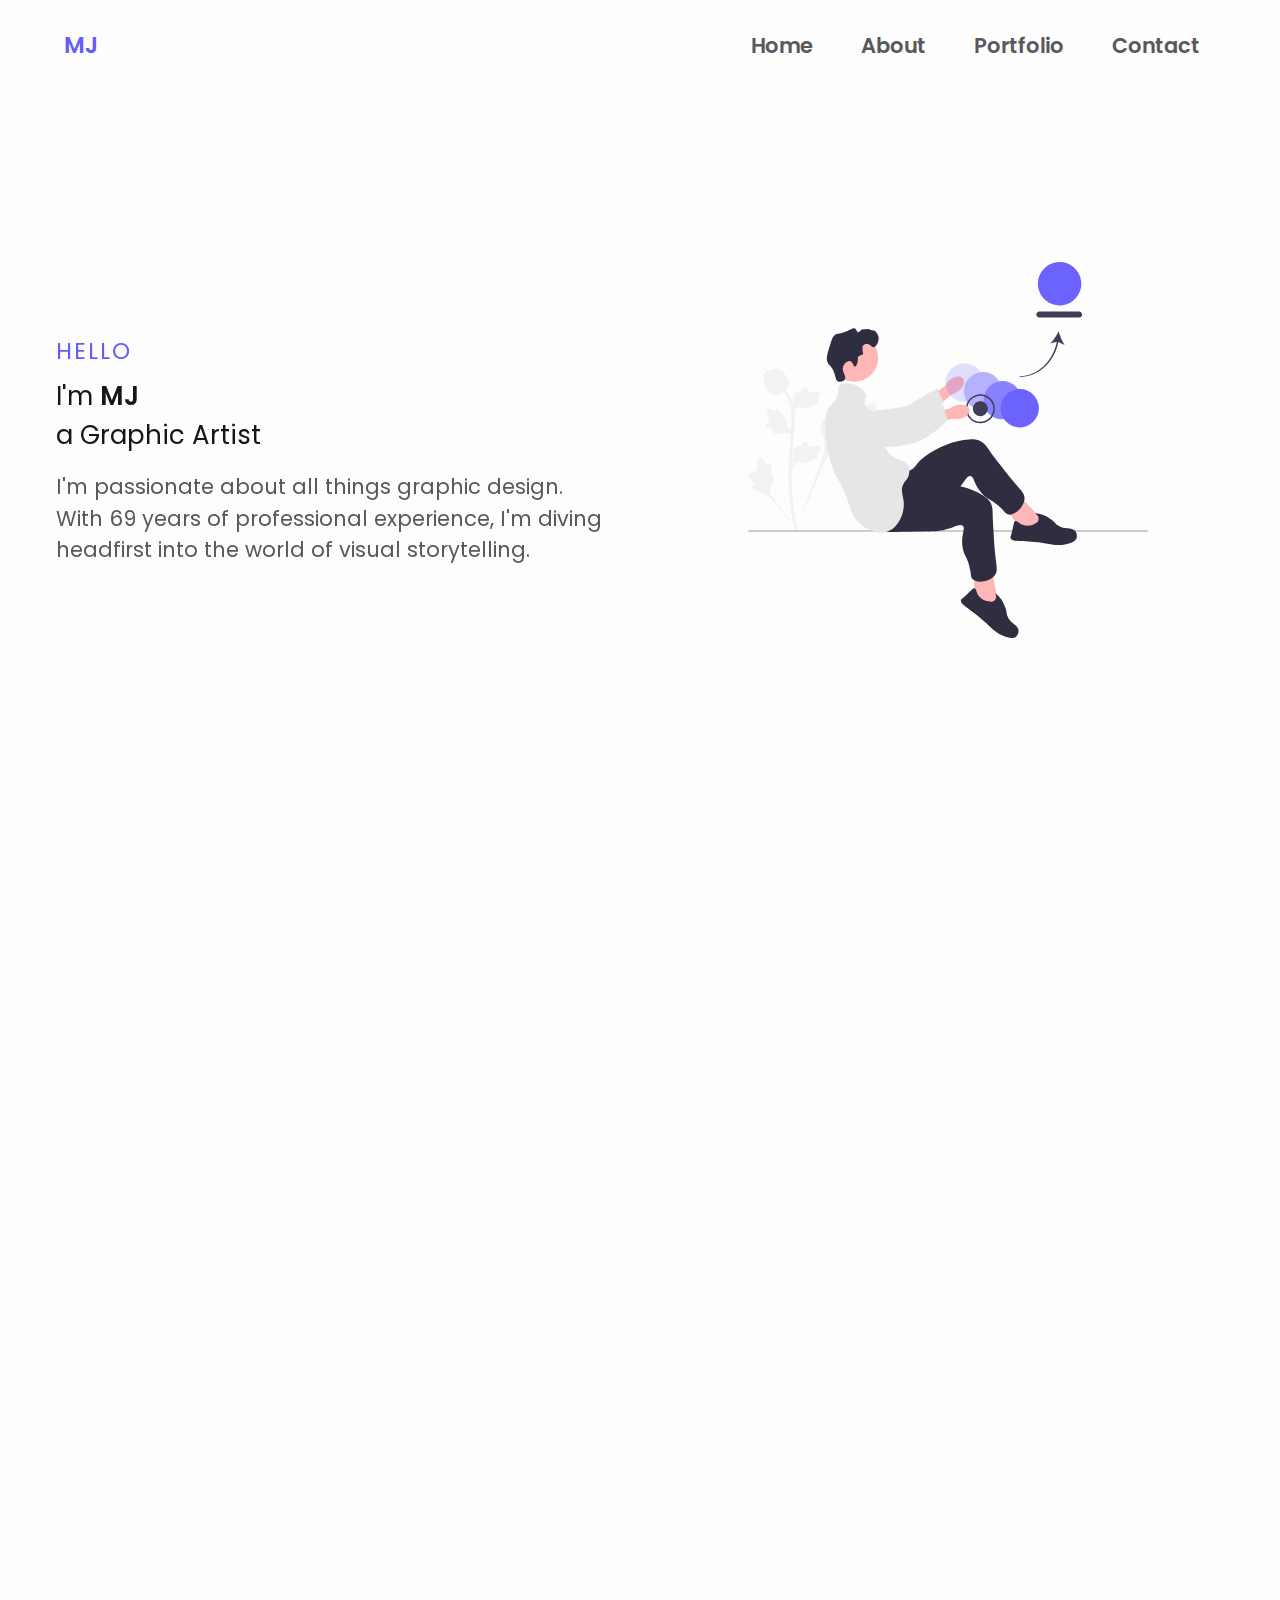
==== index.html @ a6921805 "s" ====
<!DOCTYPE html>
<html lang="en">
  <head>
    <meta charset="UTF-8" />
    <meta name="apple-mobile-web-app-capable" content="yes" />
    <meta http-equiv="X-UA-Compatible" content="IE=edge" />
    <meta name="viewport" content="width=device-width, initial-scale=1.0" />
    <link rel="stylesheet" href="css/style.css" />
    <link rel="icon" type="image/png" href="assets/favicon.png" />
    <script src="js/scrollreveal.js"></script>
    <title>MJ | Portfolio</title>
  </head>
  <body class="body" onresize="checkScroll()">
    <div class="container">
      <!-- NAVIGATION BAR -->

      <nav>
        <div class="nav__content">
          <div class="logo"><a href="#">MJ</a></div>
          <svg
            class="ham hamRotate ham4"
            viewBox="0 0 100 100"
            width="40"
            id="menu"
            onclick="menu()"
          >
            <path
              class="line top"
              d="m 70,33 h -40 c 0,0 -8.5,-0.149796 -8.5,8.5 0,8.649796 8.5,8.5 8.5,8.5 h 20 v -20"
            />
            <path class="line middle" d="m 70,50 h -40" />
            <path
              class="line bottom"
              d="m 30,67 h 40 c 0,0 8.5,0.149796 8.5,-8.5 0,-8.649796 -8.5,-8.5 -8.5,-8.5 h -20 v 20"
            />
          </svg>
          <ul>
            <li><a href="#home" onclick="menu()">Home</a></li>
            <li><a href="#about" onclick="menu()">About</a></li>
            <li><a href="#portfolio" onclick="menu()">Portfolio</a></li>
            <li><a href="#contact" onclick="menu()">Contact</a></li>
          </ul>
        </div>
      </nav>

      <main>
        <!-- HOME -->
        <section class="section" id="home">
          <div class="section__container">
            <div class="content">
              <p class="subtitle sub01">HELLO</p>
              <p class="title">
                I'm <span class="mj">MJ<br /></span>a Graphic Artist
              </p>
              <p class="home-d01 description">
                I'm passionate about all things graphic design. With 69 years of
                professional experience, I'm diving headfirst into the world of
                visual storytelling.
              </p>
            </div>
            <div class="image img01">
              <img src="assets/chill.svg" class="" alt="profile" />
            </div>
          </div>
        </section>

        <hr class="seperator" />

        <!-- ABOUT -->

        <section class="section" id="about">
          <div class="section__container">
            <div class="image img02">
              <img src="assets/layout.svg" alt="Design Process" />
            </div>

            <div class="content">
              <h1 class="subtitle t-center sub02">ABOUT</h1>
              <p class="s01-p01 description">
                For me, graphic design is more than just a job—it's a creative
                playground where I get to bring ideas to life with color,
                composition, and imagination. From sleek logos to dynamic
                digital posters, I thrive on the challenge of turning concepts
                into captivating visuals that leave a lasting impact.
              </p>
              <br />
              <p class="s01-p02 description">
                What sets me apart is my dedication to staying on the cutting
                edge of design trends and technologies. I love exploring new
                tools and techniques to create innovative and impactful work for
                my clients.
              </p>
              <br />
              <p class="s01-p03 description">
                But my journey is far from over. I'm constantly seeking new
                opportunities to grow and learn, pushing the boundaries of my
                craft with each new challenge. With every design, I aim to
                inspire, captivate, and make a difference in the world, one
                pixel at a time.
              </p>
            </div>
          </div>
        </section>

        <hr class="seperator" />

        <!-- PORTFOLIO -->

        <!-- <section class="section" id="portfolio">
          <div class="section__container__portfolio">
            <div class="content">
              <h1 class="subtitle t-center sub03">PORTFOLIO</h1>
              <div class="portfolio-projects">
                <div class="project project01">
                  <img src="assets/proj.svg" alt="Project1" class="proj" />
                </div>

                <div class="project project02">
                  <img src="assets/proj.svg" alt="Project1" class="proj" />
                </div>
              </div>
            </div>
          </div>
        </section>

        <hr class="seperator" /> -->

        <!-- CONTACT -->

        <section class="section" id="contact">
          <div class="section__container">
            <div class="image img03">
              <img src="assets/contact01.svg" alt="Contact" />
            </div>

            <div class="content">
              <h1 class="subtitle t-center sub03">CONTACT</h1>
              <form
                action="https://formspree.io/f/xeqybqzy"
                method="POST"
                autocomplete="off"
                class="contact-form"
              >
                <input
                  type="text"
                  name="name"
                  placeholder="Your Name"
                  class="contact-inputs input01"
                  required
                />

                <input
                  type="email"
                  name="email"
                  placeholder="Your Email"
                  class="contact-inputs input02"
                  required
                />

                <textarea
                  name="message"
                  placeholder="Your Message"
                  class="contact-inputs input03"
                  required
                ></textarea>

                <div class="btn-container">
                  <button type="submit" class="btn">
                    Send<img
                      src="assets/send.svg"
                      class="send-icon"
                      alt="Send"
                    />
                  </button>
                </div>
              </form>
            </div>
          </div>
        </section>
      </main>
    </div>
    <script src="js/script.js"></script>
  </body>
</html>
---- css/style.css ----
@import url("https://fonts.googleapis.com/css2?family=Mulish:ital,wght@0,200..1000;1,200..1000&display=swap");
@import url("https://fonts.googleapis.com/css2?family=Poppins:wght@400;600;700&display=swap");
@import url("https://fonts.googleapis.com/css2?family=Playfair+Display:ital,wght@0,400..900;1,400..900&display=swap");
@import url("https://fonts.googleapis.com/css2?family=Inter:wght@100..900&display=swap");

:root {
  --primary-color: #665df5;
  --primary-color-light: #665df5e6;
  --primary-color-dark: #544af4;
  --text: #58585d;
  --text-light: #6b7280;
  --text-dark: #161617;
  --extra-light: #f7f7f7;
  --light: #fdfdfd;
  --light-alt: #ffffff;
  --font-Mulish: "Mulish", sans-serif;
  --font-Poppins: "Poppins", sans-serif;
  --font-Inter: "Inter", sans-serif;
  --font-PD: "Playfair Display", serif;
  --fs-600: calc(1.313rem + 0.390625vw);
  --fs-500: calc(1.125rem + 0.390625vw);
  --fs-400: calc(1rem + 0.390625vw);
  --max-width: 1200px;
}

@media (width < 750px) {
  :root {
    --fs-600: 1.313rem;
    --fs-500: 1.125rem;
    --fs-400: 1rem;
  }
}

* {
  padding: 0;
  margin: 0;
  box-sizing: border-box;
  box-sizing: border-box;
}

html {
  scroll-behavior: smooth;
  overflow-x: hidden;
}

body {
  font-family: var(--font-Poppins);
  background-color: var(--light);
  color: var(--text);
  min-width: 320px;
  width: 100%;
  position: relative;
  scroll-behavior: smooth;
  overflow-x: hidden;
}

.no-scroll {
  touch-action: none;
  overflow: hidden;
}

.image {
  display: grid;
  place-items: center;
}

.image img {
  width: min(25rem, 90%);
}

.seperator {
  border: 0;
  height: 1px;
  background-image: linear-gradient(
    to right,
    rgba(0, 0, 0, 0),
    var(--extra-light),
    rgba(0, 0, 0, 0)
  );
}

.landing {
  background-color: var(--primary-color);
  min-height: 100dvh;
  padding: 1rem;
}

a {
  text-decoration: none;
}

.mj {
  font-family: var(--font-Poppins);
}

.t-center {
  text-align: center;
}

.emailadd {
  color: var(--primary-color);
  font-weight: 700;
}

/* NAVIGATION BAR START */

nav {
  background-color: var(--light);
  position: fixed;
  width: 100%;
  top: 0;
  left: 0;
  z-index: 99;
  min-height: 10dvh;
}

.nav__content {
  max-width: var(--max-width);
  margin: auto;
  padding: 1.5rem;
  display: flex;
  align-items: center;
  justify-content: space-between;
  min-height: 10dvh;
}

nav .logo a {
  font-family: var(--font-Poppins);
  font-size: var(--fs-500);
  font-weight: 600;
  color: var(--primary-color);
  cursor: default;
  transition: color 0.5s ease;
}

nav .logo a:hover {
  color: var(--primary-color-light);
}

nav input {
  display: none;
}

ul {
  display: flex;
  align-items: center;
  gap: 1rem;
  list-style: none;
  transition: left 0.5s ease;
}

ul li a {
  font-family: var(--font-Poppins);
  font-size: var(--fs-400);
  font-weight: 600;
  color: var(--text);
  text-decoration: none;
  padding: 0.5rem 1rem;
  transition: color 0.5s ease;
}

ul li a:hover {
  color: var(--primary-color);
}

/* NAVIGATION BAR END */

/* HAMBUGER BUTTON START */

.ham {
  cursor: pointer;
  -webkit-tap-highlight-color: transparent;
  -moz-user-select: none;
  -webkit-user-select: none;
  -ms-user-select: none;
  transition: transform 400ms;
  user-select: none;
  visibility: hidden;
}

.hamRotate.active {
  transform: rotate(45deg);
}

.line {
  fill: none;
  transition: stroke-dasharray 400ms, stroke-dashoffset 400ms;
  stroke: var(--primary-color);
  stroke-width: 7;
  stroke-linecap: round;
}

.ham4 .top {
  stroke-dasharray: 39.99 121;
}

.ham4 .bottom {
  stroke-dasharray: 39.99 121;
}

.ham4.active .top {
  stroke-dashoffset: -68px;
}

.ham4.active .bottom {
  stroke-dashoffset: -68px;
}

/* HAMBURGER BUTTON END */

/* SECTION & CONTENT START */

.section {
  background-color: var(--light);
}

.section__container {
  min-height: 100dvh;
  max-width: var(--max-width);
  margin: auto;
  padding: 1rem;
  display: grid;
  grid-template-columns: repeat(2, 1fr);
  gap: 4rem;
}

.section__container__portfolio {
  max-width: var(--max-width);
  min-height: 100dvh;
  margin: auto;
  padding: 1rem;
  display: grid;
  grid-template-columns: 1fr;
  gap: 4rem;
}

/* #about .section__container {
  grid-template-columns: repeat(1fr, 1fr);
} */

.content {
  display: flex;
  flex-direction: column;
  justify-content: center;
}

.subtitle {
  font-size: var(--fs-500);
  letter-spacing: 2px;
  color: var(--primary-color);
  margin-bottom: 0.5rem;
}

.title {
  font-size: var(--fs-600);
  color: var(--text-dark);
  margin-bottom: 1rem;
}

.title span {
  font-weight: 600;
}

.description,
p {
  font-size: var(--fs-400);
  line-height: 1.5;
  color: var(--text);
}

/* SECTION & CONTENT END */

/* .portfolio-projects {
  margin: auto;
  display: flex;
  align-items: center;
  flex-direction: column;
  justify-content: center;
  max-width: 90%;
  gap: 3rem;
}

.project {
  width: 100%;
  border: 1px solid var(--text-light);
}

.project img {
  width: 30vh;
} */

/* CONTACT FORM START */

.contact-form {
  min-width: 100%;
  display: flex;
  flex-direction: column;
  align-items: center;
  gap: 1rem;
}

.contact-inputs {
  font-family: var(--font-Poppins);
  font-size: var(--fs-400);
  background-color: var(--extra-light);
  color: var(--text);
  padding: var(--fs-400);
  border: 1px solid var(--text-light);
  border-radius: 3rem;
  outline: none;
  height: 3rem;
  width: 90%;
  transition: border 1s ease;
}

.contact-inputs:focus {
  border: 1px solid var(--primary-color);
}

.contact-inputs::placeholder {
  color: rgba(0, 0, 0, 0.1);
}

.contact-form textarea {
  width: 90%;
  height: 15rem;
  border-radius: 1rem;
  resize: none;
  overflow: hidden;
}

.btn-container {
  min-width: 90%;
  display: flex;
  align-items: center;
  justify-content: start;
}

.contact-form .btn-container .btn {
  font-family: var(--font-Poppins);
  font-size: var(--fs-400);
  font-weight: 400;
  color: var(--light);
  background-color: var(--primary-color);
  display: flex;
  align-items: center;
  justify-content: center;
  width: 8rem;
  height: 3rem;
  border: none;
  border-radius: 3rem;
  cursor: pointer;
  transition: background-color 0.5s ease;
}

.contact-form .btn-container .btn:hover {
  background-color: var(--primary-color-light);
}

.send-icon {
  margin-left: 0.5rem;
  width: 1rem;
}

/* CONTACT FORM END */

/* MEDIA BREAKPOINT 750PX */

@media (width < 750px) {
  .ham {
    visibility: visible;
  }

  ul {
    position: fixed;
    width: 100%;
    min-height: 100dvh;
    left: -100%;
    top: 0;
    background-color: var(--extra-light);
    flex-direction: column;
    justify-content: center;
    gap: 3rem;
    z-index: -1;
  }

  nav,
  .nav__content {
    min-height: 0;
    height: auto;
  }

  nav .ham4.active ~ ul {
    left: 0;
  }

  ul li a {
    font-size: var(--fs-500);
  }

  .section__container {
    padding: 7rem 1rem 7rem 1rem;
    grid-template-columns: repeat(1, 1fr);
    min-height: 0;
  }

  .image img {
    width: min(25rem, 50%);
  }

  .image {
    grid-area: 1/1/2/2;
  }

  .contact-form {
    align-items: center;
  }

  .contact-inputs,
  .contact-form textarea {
    width: 100%;
    padding: 1rem;
  }

  .btn-container {
    width: 100%;
  }

  .contact-form .btn-container .btn {
    padding: var(--fs-400);
    width: 7rem;
  }

  .send-icon {
    width: var(--fs-400);
  }
}
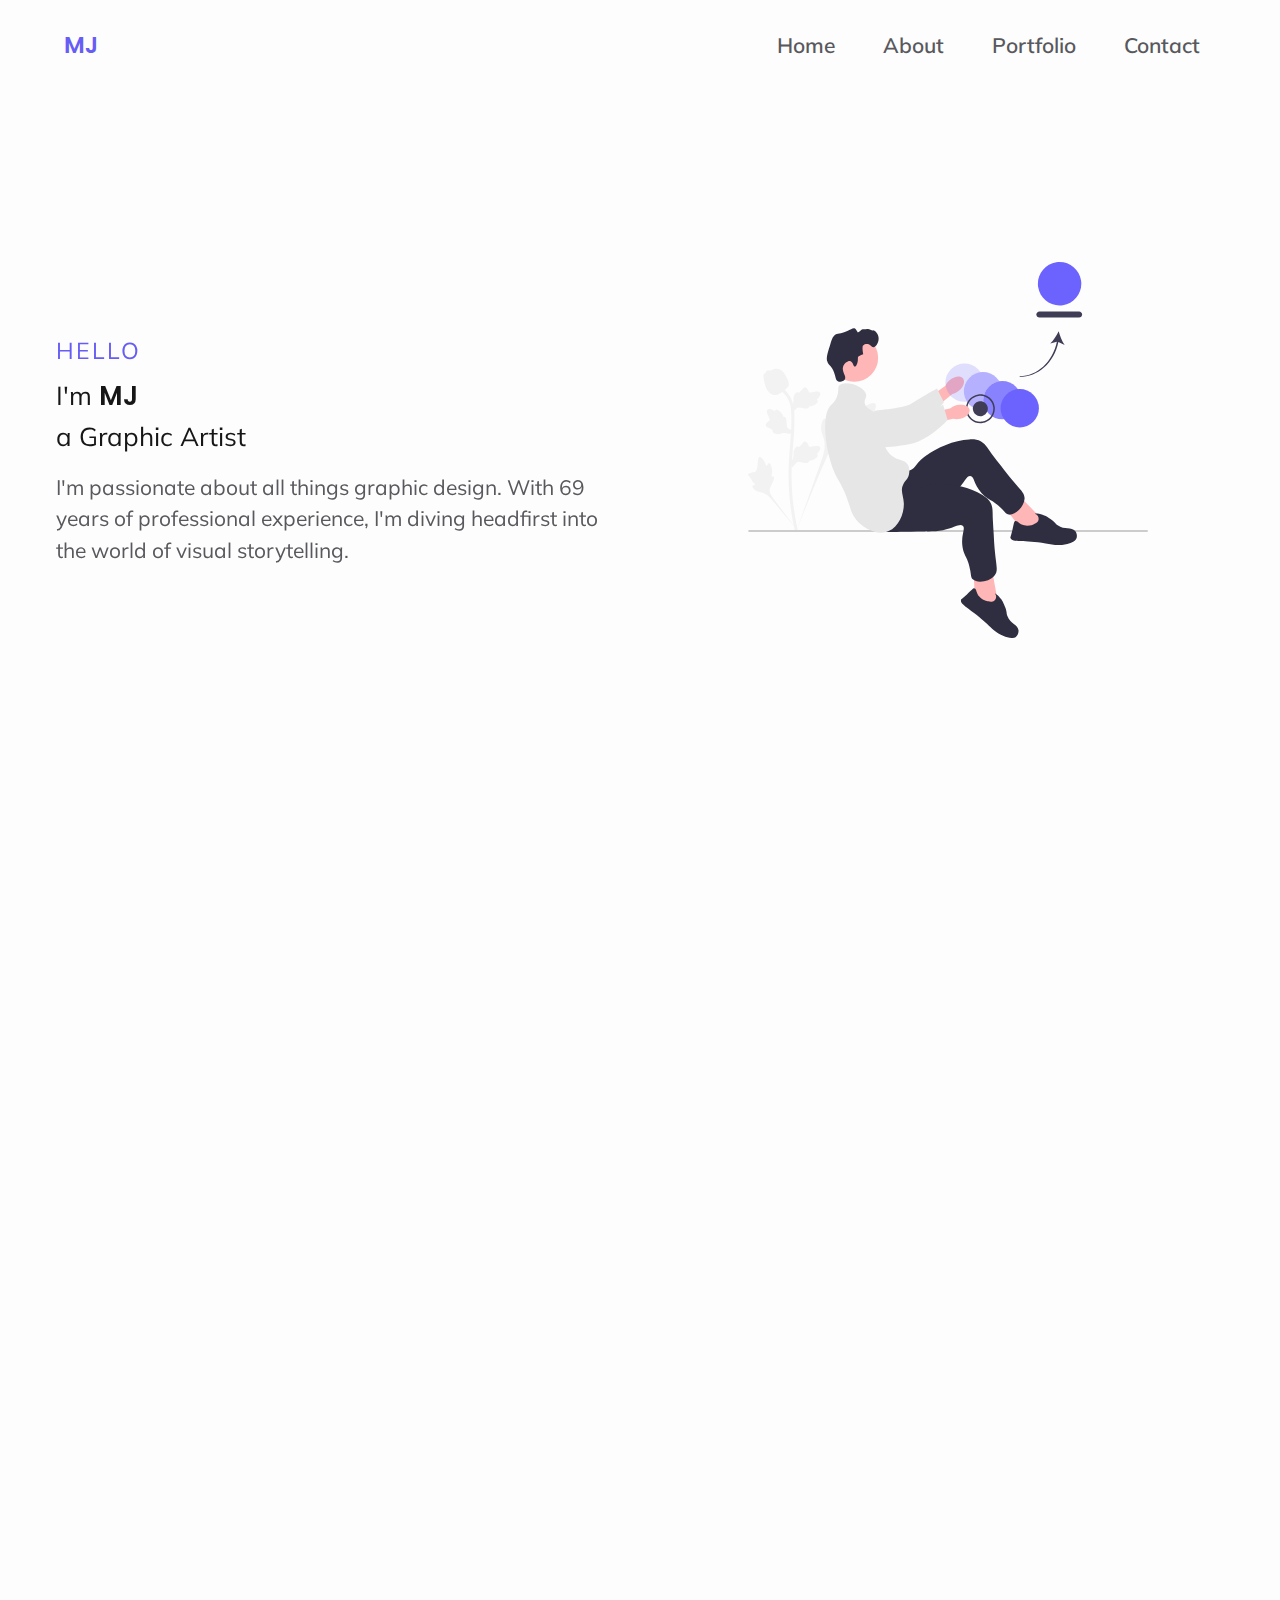
==== commit e41811dc: "Change Font" ====
--- a/index.html
+++ b/index.html
@@ -59,7 +59,7 @@
               </p>
             </div>
             <div class="image img01">
-              <img src="assets/chill.svg" class="" alt="profile" />
+              <img src="assets/home.svg" class="" alt="profile" />
             </div>
           </div>
         </section>
@@ -71,7 +71,7 @@
         <section class="section" id="about">
           <div class="section__container">
             <div class="image img02">
-              <img src="assets/layout.svg" alt="Design Process" />
+              <img src="assets/about.svg" alt="Design Process" />
             </div>
 
             <div class="content">
@@ -130,7 +130,7 @@
         <section class="section" id="contact">
           <div class="section__container">
             <div class="image img03">
-              <img src="assets/contact01.svg" alt="Contact" />
+              <img src="assets/contact.svg" alt="Contact" />
             </div>
 
             <div class="content">
--- a/css/style.css
+++ b/css/style.css
@@ -44,7 +44,7 @@
 }
 
 body {
-  font-family: var(--font-Poppins);
+  font-family: var(--font-Mulish);
   background-color: var(--light);
   color: var(--text);
   min-width: 320px;
@@ -150,7 +150,7 @@
 }
 
 ul li a {
-  font-family: var(--font-Poppins);
+  font-family: var(--font-Mulish);
   font-size: var(--fs-400);
   font-weight: 600;
   color: var(--text);
@@ -300,7 +300,7 @@
 }
 
 .contact-inputs {
-  font-family: var(--font-Poppins);
+  font-family: var(--font-Mulish);
   font-size: var(--fs-400);
   background-color: var(--extra-light);
   color: var(--text);
@@ -337,7 +337,7 @@
 }
 
 .contact-form .btn-container .btn {
-  font-family: var(--font-Poppins);
+  font-family: var(--font-Mulish);
   font-size: var(--fs-400);
   font-weight: 400;
   color: var(--light);
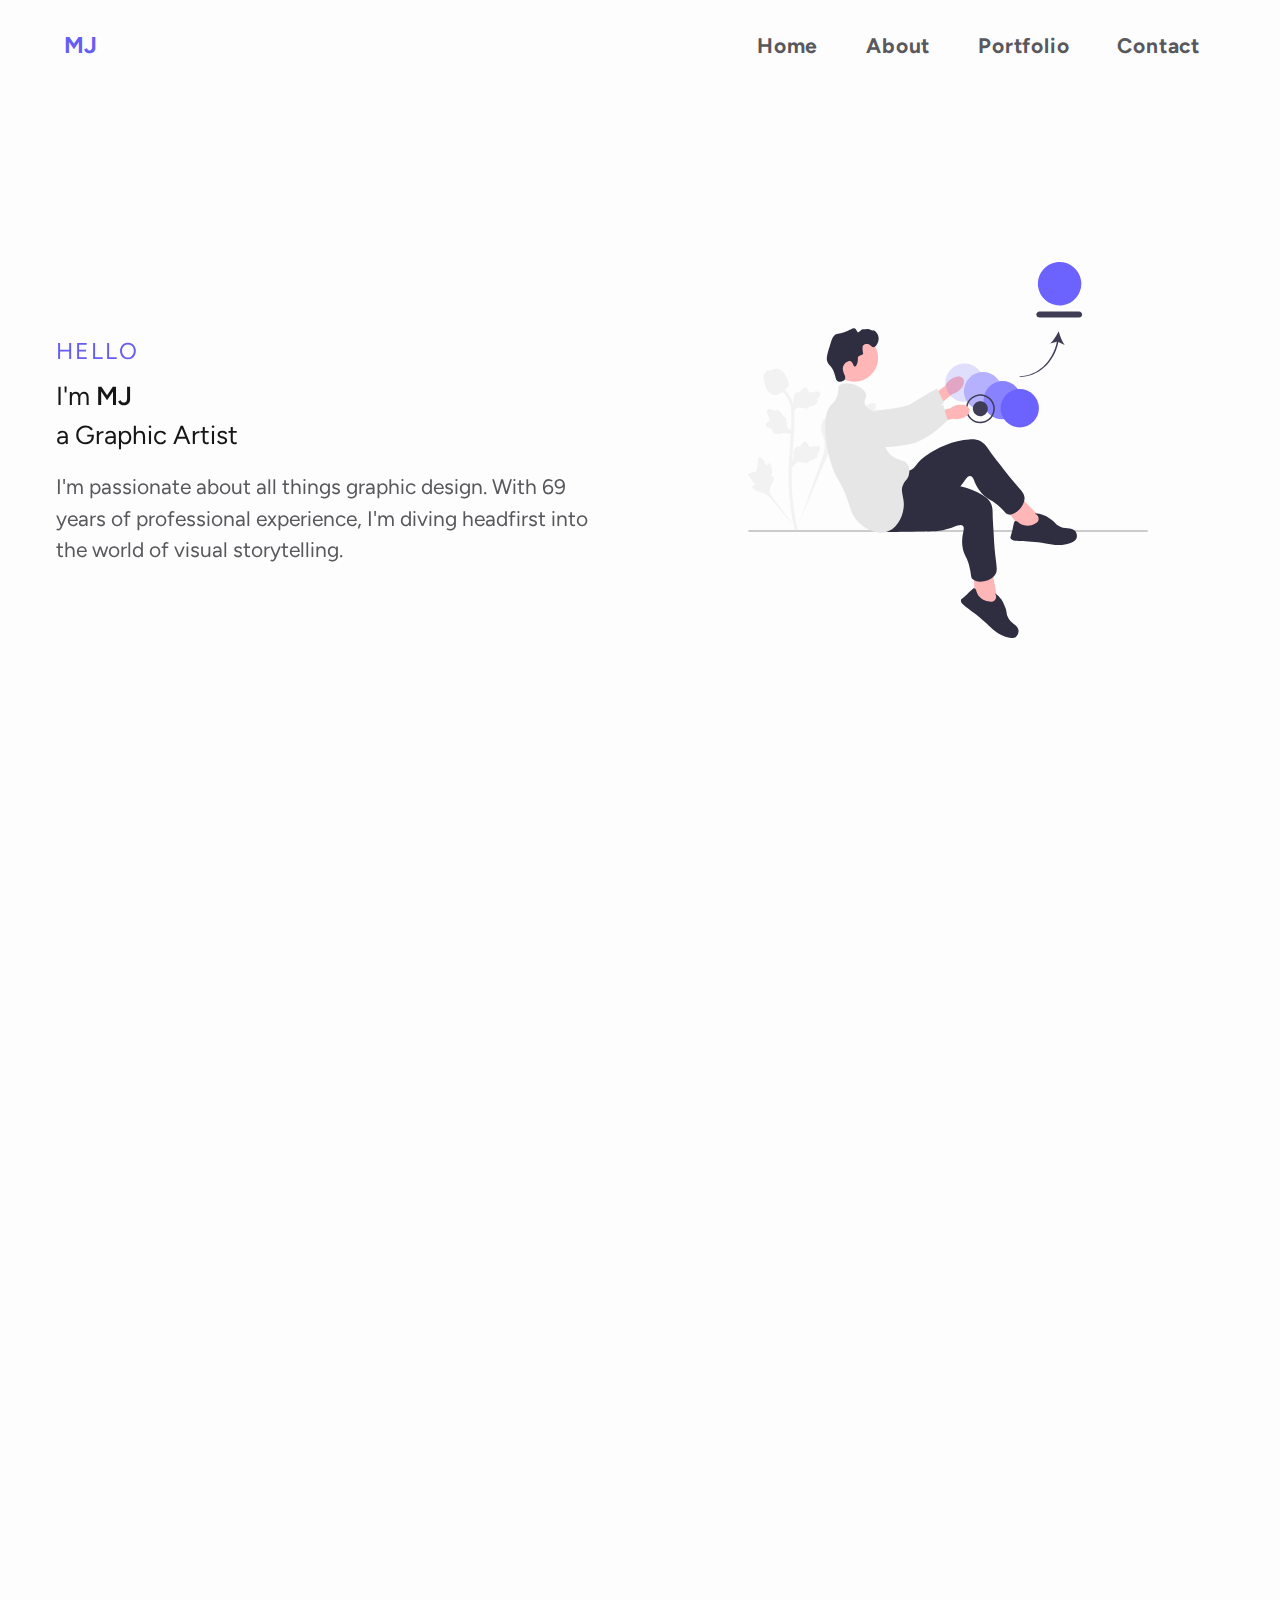
==== commit 824175e6: "te" ====
--- a/index.html
+++ b/index.html
@@ -46,9 +46,9 @@
       <main>
         <!-- HOME -->
         <section class="section" id="home">
-          <div class="section__container">
+          <div class="section__container home-padding">
             <div class="content">
-              <p class="subtitle sub01">HELLO</p>
+              <p class="hello sub01">HELLO</p>
               <p class="title">
                 I'm <span class="mj">MJ<br /></span>a Graphic Artist
               </p>
@@ -59,7 +59,7 @@
               </p>
             </div>
             <div class="image img01">
-              <img src="assets/home.svg" class="" alt="profile" />
+              <img src="assets/svg/home.svg" class="" alt="profile" />
             </div>
           </div>
         </section>
@@ -71,7 +71,7 @@
         <section class="section" id="about">
           <div class="section__container">
             <div class="image img02">
-              <img src="assets/about.svg" alt="Design Process" />
+              <img src="assets/svg/about.svg" alt="Design Process" />
             </div>
 
             <div class="content">
@@ -106,35 +106,24 @@
 
         <!-- PORTFOLIO -->
 
-        <!-- <section class="section" id="portfolio">
-          <div class="section__container__portfolio">
-            <div class="content">
-              <h1 class="subtitle t-center sub03">PORTFOLIO</h1>
-              <div class="portfolio-projects">
-                <div class="project project01">
-                  <img src="assets/proj.svg" alt="Project1" class="proj" />
-                </div>
-
-                <div class="project project02">
-                  <img src="assets/proj.svg" alt="Project1" class="proj" />
-                </div>
-              </div>
-            </div>
+        <section class="section" id="portfolio">
+          <div class="section-portfolio">
+            <h1 class="subtitle sub03">PORTFOLIO</h1>
           </div>
         </section>
 
-        <hr class="seperator" /> -->
+        <hr class="seperator" />
 
         <!-- CONTACT -->
 
         <section class="section" id="contact">
           <div class="section__container">
-            <div class="image img03">
-              <img src="assets/contact.svg" alt="Contact" />
+            <div class="image img04">
+              <img src="assets/svg/contact.svg" alt="Contact" />
             </div>
 
             <div class="content">
-              <h1 class="subtitle t-center sub03">CONTACT</h1>
+              <h1 class="subtitle t-center sub04">CONTACT</h1>
               <form
                 action="https://formspree.io/f/xeqybqzy"
                 method="POST"
@@ -167,7 +156,7 @@
                 <div class="btn-container">
                   <button type="submit" class="btn">
                     Send<img
-                      src="assets/send.svg"
+                      src="assets/svg/send.svg"
                       class="send-icon"
                       alt="Send"
                     />
--- a/css/style.css
+++ b/css/style.css
@@ -1,7 +1,9 @@
+@import url("https://fonts.googleapis.com/css2?family=Figtree:ital,wght@0,300..900;1,300..900&display=swap");
 @import url("https://fonts.googleapis.com/css2?family=Mulish:ital,wght@0,200..1000;1,200..1000&display=swap");
 @import url("https://fonts.googleapis.com/css2?family=Poppins:wght@400;600;700&display=swap");
 @import url("https://fonts.googleapis.com/css2?family=Playfair+Display:ital,wght@0,400..900;1,400..900&display=swap");
 @import url("https://fonts.googleapis.com/css2?family=Inter:wght@100..900&display=swap");
+@import url("https://fonts.googleapis.com/css2?family=Plus+Jakarta+Sans:ital,wght@0,200..800;1,200..800&display=swap");
 
 :root {
   --primary-color: #665df5;
@@ -13,10 +15,12 @@
   --extra-light: #f7f7f7;
   --light: #fdfdfd;
   --light-alt: #ffffff;
+  --font: "Figtree", sans-serif;
   --font-Mulish: "Mulish", sans-serif;
   --font-Poppins: "Poppins", sans-serif;
   --font-Inter: "Inter", sans-serif;
   --font-PD: "Playfair Display", serif;
+  --font-Jakarta: "Plus Jakarta Sans", sans-serif;
   --fs-600: calc(1.313rem + 0.390625vw);
   --fs-500: calc(1.125rem + 0.390625vw);
   --fs-400: calc(1rem + 0.390625vw);
@@ -44,7 +48,7 @@
 }
 
 body {
-  font-family: var(--font-Mulish);
+  font-family: var(--font);
   background-color: var(--light);
   color: var(--text);
   min-width: 320px;
@@ -90,16 +94,11 @@
 }
 
 .mj {
-  font-family: var(--font-Poppins);
+  font-family: var(--font);
 }
 
 .t-center {
   text-align: center;
-}
-
-.emailadd {
-  color: var(--primary-color);
-  font-weight: 700;
 }
 
 /* NAVIGATION BAR START */
@@ -125,9 +124,9 @@
 }
 
 nav .logo a {
-  font-family: var(--font-Poppins);
+  font-family: var(--font);
   font-size: var(--fs-500);
-  font-weight: 600;
+  font-weight: 700;
   color: var(--primary-color);
   cursor: default;
   transition: color 0.5s ease;
@@ -150,9 +149,9 @@
 }
 
 ul li a {
-  font-family: var(--font-Mulish);
   font-size: var(--fs-400);
-  font-weight: 600;
+  font-weight: 700;
+  letter-spacing: 0.05rem;
   color: var(--text);
   text-decoration: none;
   padding: 0.5rem 1rem;
@@ -224,28 +223,21 @@
   gap: 4rem;
 }
 
-.section__container__portfolio {
-  max-width: var(--max-width);
-  min-height: 100dvh;
-  margin: auto;
-  padding: 1rem;
-  display: grid;
-  grid-template-columns: 1fr;
-  gap: 4rem;
-}
-
-/* #about .section__container {
-  grid-template-columns: repeat(1fr, 1fr);
-} */
-
 .content {
   display: flex;
   flex-direction: column;
   justify-content: center;
 }
 
+.hello {
+  font-size: var(--fs-500);
+  letter-spacing: 2px;
+  color: var(--primary-color);
+  margin-bottom: 0.5rem;
+}
+
 .subtitle {
-  font-size: var(--fs-500);
+  font-size: var(--fs-600);
   letter-spacing: 2px;
   color: var(--primary-color);
   margin-bottom: 0.5rem;
@@ -270,24 +262,14 @@
 
 /* SECTION & CONTENT END */
 
-/* .portfolio-projects {
-  margin: auto;
-  display: flex;
-  align-items: center;
-  flex-direction: column;
+.section-portfolio {
+  max-width: var(--max-width);
+  min-height: 100dvh;
+  margin-inline: auto;
+  display: flex;
   justify-content: center;
-  max-width: 90%;
-  gap: 3rem;
-}
-
-.project {
-  width: 100%;
-  border: 1px solid var(--text-light);
-}
-
-.project img {
-  width: 30vh;
-} */
+  align-items: center;
+}
 
 /* CONTACT FORM START */
 
@@ -300,7 +282,7 @@
 }
 
 .contact-inputs {
-  font-family: var(--font-Mulish);
+  font-family: var(--font);
   font-size: var(--fs-400);
   background-color: var(--extra-light);
   color: var(--text);
@@ -337,7 +319,7 @@
 }
 
 .contact-form .btn-container .btn {
-  font-family: var(--font-Mulish);
+  font-family: var(--font);
   font-size: var(--fs-400);
   font-weight: 400;
   color: var(--light);
@@ -399,9 +381,13 @@
   }
 
   .section__container {
-    padding: 7rem 1rem 7rem 1rem;
+    padding: 7rem 1rem;
     grid-template-columns: repeat(1, 1fr);
     min-height: 0;
+  }
+
+  .portfolio_container {
+    padding: 7rem 1rem;
   }
 
   .image img {
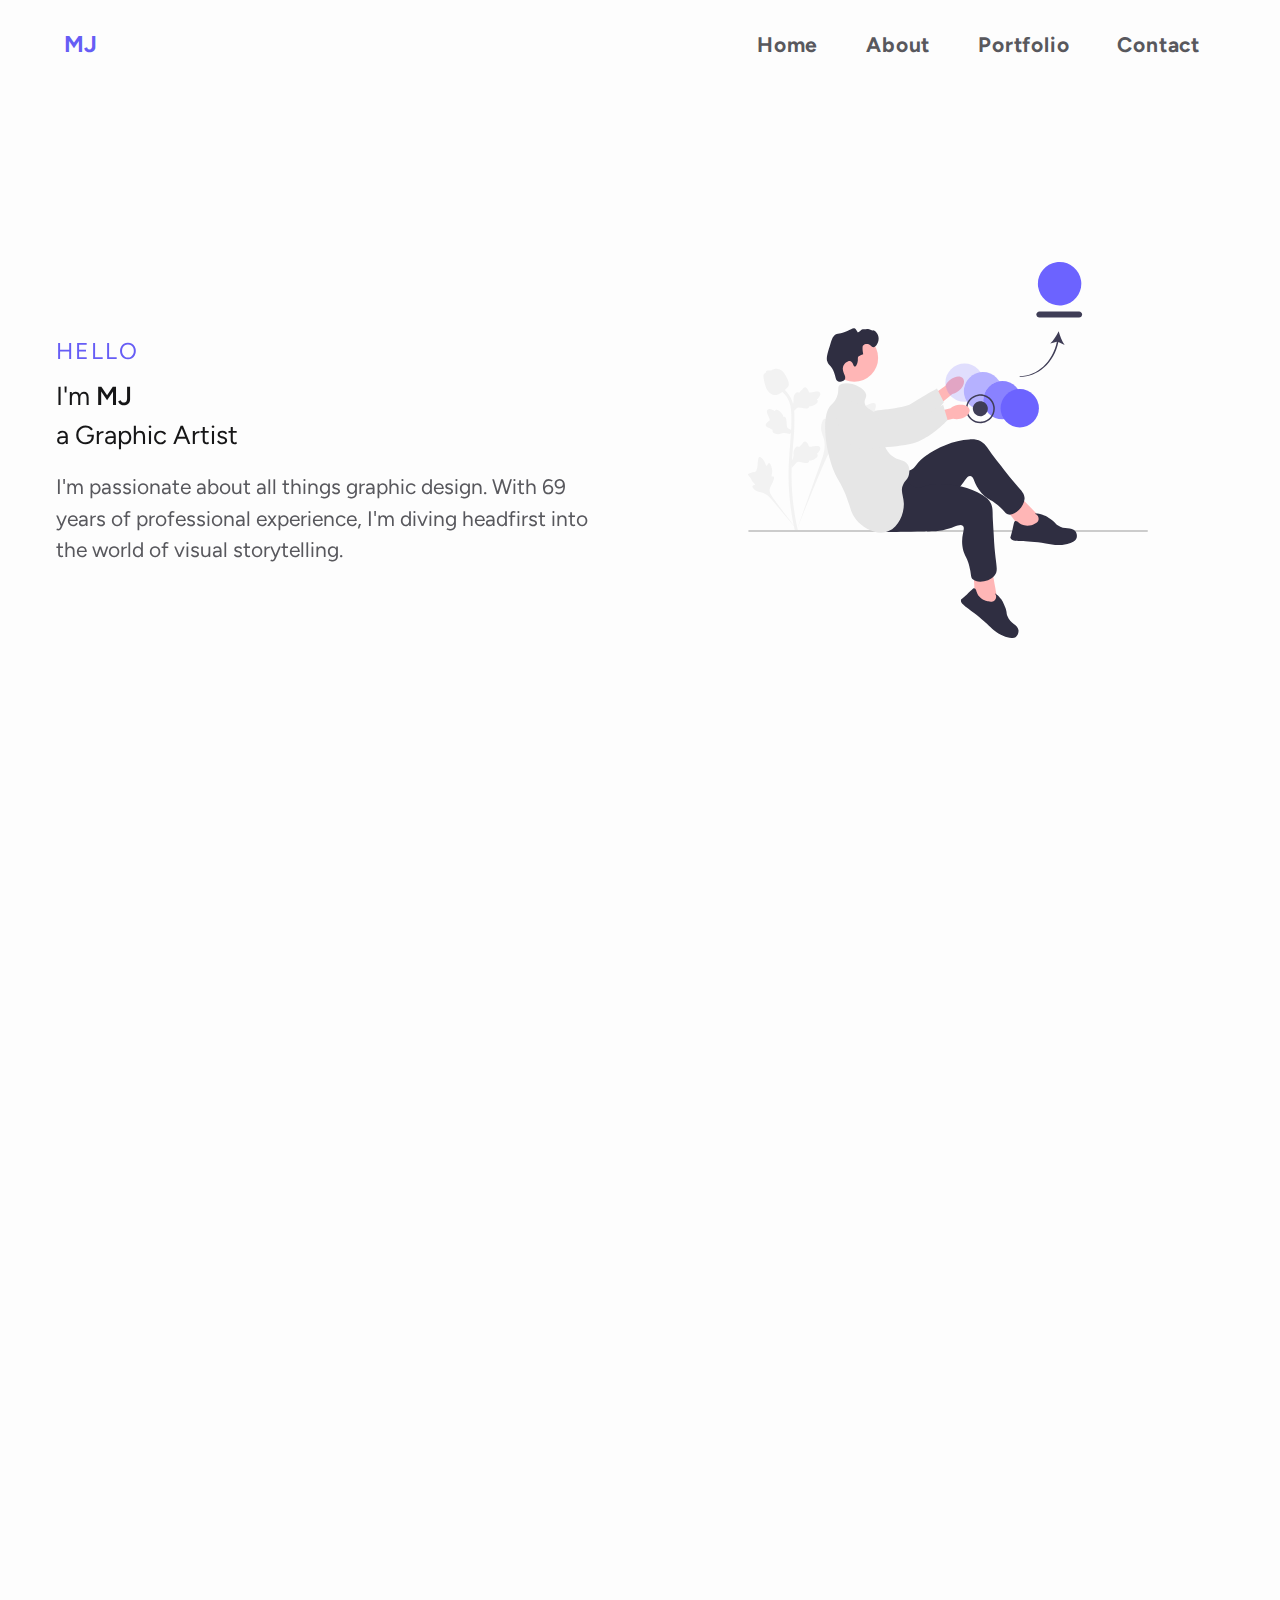
==== commit 7510321c: "test" ====
--- a/index.html
+++ b/index.html
@@ -46,7 +46,7 @@
       <main>
         <!-- HOME -->
         <section class="section" id="home">
-          <div class="section__container home-padding">
+          <div class="section__container">
             <div class="content">
               <p class="hello sub01">HELLO</p>
               <p class="title">
@@ -109,6 +109,32 @@
         <section class="section" id="portfolio">
           <div class="section-portfolio">
             <h1 class="subtitle sub03">PORTFOLIO</h1>
+            <div class="gallery">
+              <input type="radio" name="slide" id="c1" checked />
+              <label for="c1" class="card">
+                <div class="row">
+                  <div class="gallery-description"></div>
+                </div>
+              </label>
+              <input type="radio" name="slide" id="c2" />
+              <label for="c2" class="card">
+                <div class="row">
+                  <div class="gallery-description"></div>
+                </div>
+              </label>
+              <input type="radio" name="slide" id="c3" />
+              <label for="c3" class="card">
+                <div class="row">
+                  <div class="gallery-description"></div>
+                </div>
+              </label>
+              <input type="radio" name="slide" id="c4" />
+              <label for="c4" class="card">
+                <div class="row">
+                  <div class="gallery-description"></div>
+                </div>
+              </label>
+            </div>
           </div>
         </section>
 
--- a/css/style.css
+++ b/css/style.css
@@ -83,12 +83,6 @@
   );
 }
 
-.landing {
-  background-color: var(--primary-color);
-  min-height: 100dvh;
-  padding: 1rem;
-}
-
 a {
   text-decoration: none;
 }
@@ -110,7 +104,7 @@
   top: 0;
   left: 0;
   z-index: 99;
-  min-height: 10dvh;
+  /* outline: 1px solid var(--primary-color-light); */
 }
 
 .nav__content {
@@ -120,7 +114,6 @@
   display: flex;
   align-items: center;
   justify-content: space-between;
-  min-height: 10dvh;
 }
 
 nav .logo a {
@@ -209,12 +202,8 @@
 
 /* SECTION & CONTENT START */
 
-.section {
-  background-color: var(--light);
-}
-
 .section__container {
-  min-height: 100dvh;
+  min-height: 100svh;
   max-width: var(--max-width);
   margin: auto;
   padding: 1rem;
@@ -264,11 +253,129 @@
 
 .section-portfolio {
   max-width: var(--max-width);
-  min-height: 100dvh;
+  min-height: 100svh;
   margin-inline: auto;
   display: flex;
   justify-content: center;
   align-items: center;
+  flex-direction: column;
+  /* outline: 1px solid red; */
+}
+
+.gallery {
+  width: 100%;
+  height: 70svh;
+  display: flex;
+  flex-wrap: nowrap;
+  justify-content: space-around;
+  /* outline: 1px solid greenyellow; */
+  @media (width < 750px) {
+    margin-inline: 0;
+    justify-content: center;
+    align-items: center;
+    flex-direction: column;
+    width: 100%;
+    padding: 1rem;
+    min-height: 100%;
+  }
+}
+
+.card {
+  width: 10%;
+  min-height: auto;
+  background-color: var(--extra-light);
+  cursor: pointer;
+  overflow: hidden;
+  border-radius: 2rem;
+  margin: 1rem;
+  display: flex;
+  justify-content: center;
+  align-items: center;
+  transition: 0.6s cubic-bezier(0.28, -0.03, 0, 0.99);
+  border: 1px solid var(--text);
+  @media (width < 750px) {
+    min-height: 5svh;
+    width: 100%;
+    transition: all 0.5s ease;
+  }
+}
+
+.card > .row {
+  color: var(--text-dark);
+  display: flex;
+  flex-wrap: nowrap;
+  justify-content: center;
+  align-items: center;
+  width: 90%;
+  height: 90%;
+  /* outline: 1px solid palegoldenrod; */
+  @media (width < 750px) {
+  }
+}
+
+/* .card > .row > .gallery-description {
+  display: flex;
+  justify-content: center;
+  flex-direction: column;
+  overflow: hidden;
+  height: 5rem;
+  padding: 1rem;
+  width: 100%;
+  opacity: 0;
+  transform: translateY(30px);
+  transition-delay: 0.3s;
+  transition: all 0.3s ease;
+  outline: 1px solid palegreen;
+  @media (width < 750px) {
+  }
+} */
+
+/* .gallery-description p {
+  color: var(--text);
+  padding-top: 1rem;
+}
+
+.gallery-description h4 {
+  text-transform: uppercase;
+} */
+
+.gallery input {
+  display: none;
+}
+
+.gallery input:checked + label {
+  width: 100%;
+  min-height: auto;
+  @media (width < 750px) {
+    width: 100%;
+    height: 100%;
+  }
+}
+
+/* .gallery input:checked + label .gallery-description {
+  opacity: 0 !important;
+  transform: translateY(0) !important;
+} */
+
+.card[for="c1"] {
+  /* background-image: url("../assets/portfolio/project-01.webp");
+  background-size: contain;
+  background-repeat: no-repeat; */
+}
+.card[for="c2"] {
+  /* background-image: url("../assets/portfolio/project-02.webp");
+  background-size: contain;
+  background-repeat: no-repeat; */
+}
+.card[for="c3"] {
+  /* background-image: url("../assets/portfolio/project-03.webp");
+  background-size: contain;
+  background-repeat: no-repeat; */
+}
+.card[for="c4"] {
+  /* background-image: url("../assets/portfolio/project-01.webp");
+  background-size: contain;
+  background-repeat: no-repeat; */
 }
 
 /* CONTACT FORM START */
@@ -366,12 +473,6 @@
     z-index: -1;
   }
 
-  nav,
-  .nav__content {
-    min-height: 0;
-    height: auto;
-  }
-
   nav .ham4.active ~ ul {
     left: 0;
   }
@@ -383,7 +484,6 @@
   .section__container {
     padding: 7rem 1rem;
     grid-template-columns: repeat(1, 1fr);
-    min-height: 0;
   }
 
   .portfolio_container {
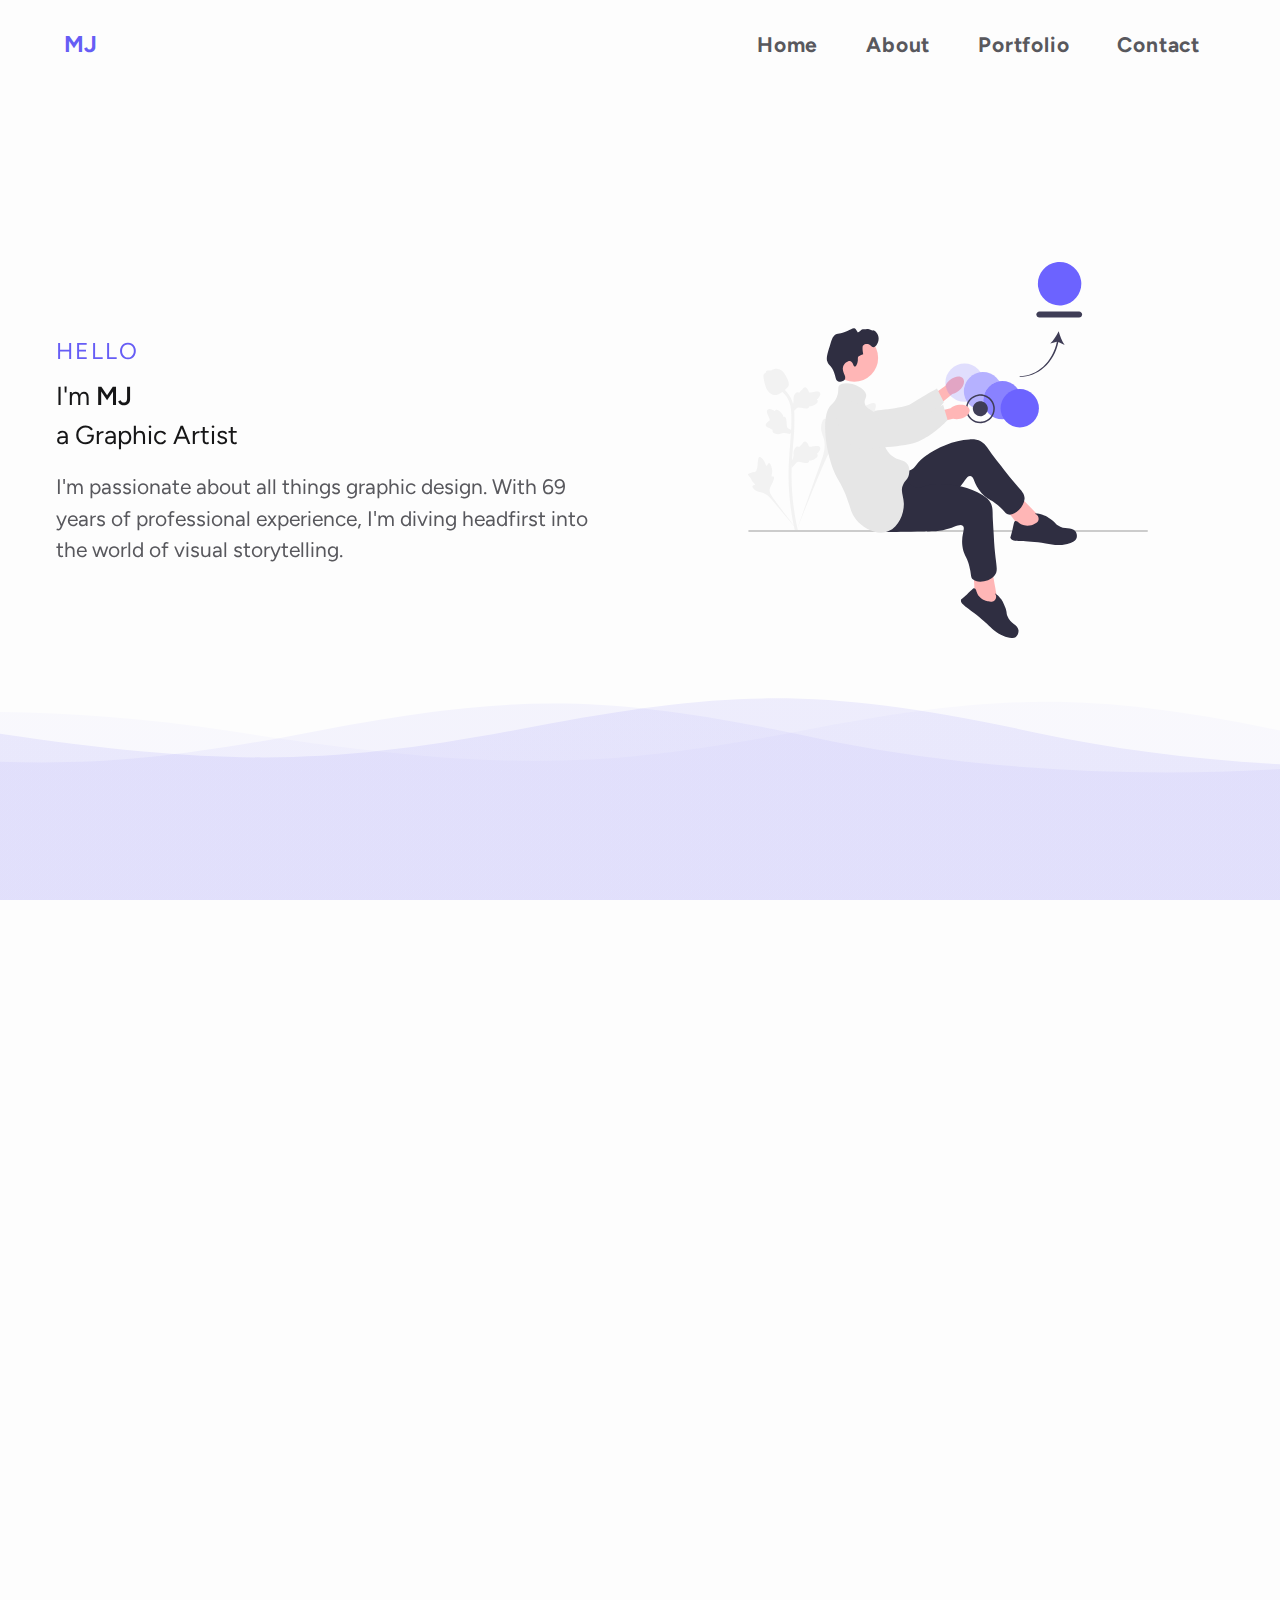
==== commit 05737d32: "test" ====
--- a/index.html
+++ b/index.html
@@ -194,6 +194,78 @@
         </section>
       </main>
     </div>
+
+    <svg
+      version="1.1"
+      xmlns="http://www.w3.org/2000/svg"
+      xmlns:xlink="http://www.w3.org/1999/xlink"
+      x="0px"
+      y="0px"
+      width="100%"
+      height="100%"
+      viewBox="0 0 1600 900"
+      preserveAspectRatio="xMidYMax slice"
+      class="wave-bg"
+    >
+      <defs>
+        <linearGradient id="bg">
+          <stop offset="0%" style="stop-color: rgba(102, 93, 245, 0.1)"></stop>
+          <stop offset="50%" style="stop-color: rgba(102, 93, 245, 0.1)"></stop>
+          <stop
+            offset="100%"
+            style="stop-color: rgba(102, 93, 245, 0.1)"
+          ></stop>
+        </linearGradient>
+        <path
+          id="wave"
+          fill="url(#bg)"
+          d="M-363.852,502.589c0,0,236.988-41.997,505.475,0
+	s371.981,38.998,575.971,0s293.985-39.278,505.474,5.859s493.475,48.368,716.963-4.995v560.106H-363.852V502.589z"
+        />
+      </defs>
+      <g>
+        <use xlink:href="#wave" opacity=".3">
+          <animateTransform
+            attributeName="transform"
+            attributeType="XML"
+            type="translate"
+            dur="10s"
+            calcMode="spline"
+            values="270 230; -334 180; 270 230"
+            keyTimes="0; .5; 1"
+            keySplines="0.42, 0, 0.58, 1.0;0.42, 0, 0.58, 1.0"
+            repeatCount="indefinite"
+          />
+        </use>
+        <use xlink:href="#wave" opacity=".6">
+          <animateTransform
+            attributeName="transform"
+            attributeType="XML"
+            type="translate"
+            dur="8s"
+            calcMode="spline"
+            values="-270 230;243 220;-270 230"
+            keyTimes="0; .6; 1"
+            keySplines="0.42, 0, 0.58, 1.0;0.42, 0, 0.58, 1.0"
+            repeatCount="indefinite"
+          />
+        </use>
+        <use xlink:href="#wave" opacty=".9">
+          <animateTransform
+            attributeName="transform"
+            attributeType="XML"
+            type="translate"
+            dur="6s"
+            calcMode="spline"
+            values="0 230;-140 200;0 230"
+            keyTimes="0; .4; 1"
+            keySplines="0.42, 0, 0.58, 1.0;0.42, 0, 0.58, 1.0"
+            repeatCount="indefinite"
+          />
+        </use>
+      </g>
+    </svg>
+
     <script src="js/script.js"></script>
   </body>
 </html>
--- a/css/style.css
+++ b/css/style.css
@@ -58,6 +58,18 @@
   overflow-x: hidden;
 }
 
+.wave-bg {
+  position: fixed;
+  top: 0;
+  left: 0;
+  width: 100%;
+  height: 100lvh;
+  box-sizing: border-box;
+  display: block;
+  background-color: #fdfdfd;
+  z-index: -1;
+}
+
 .no-scroll {
   touch-action: none;
   overflow: hidden;
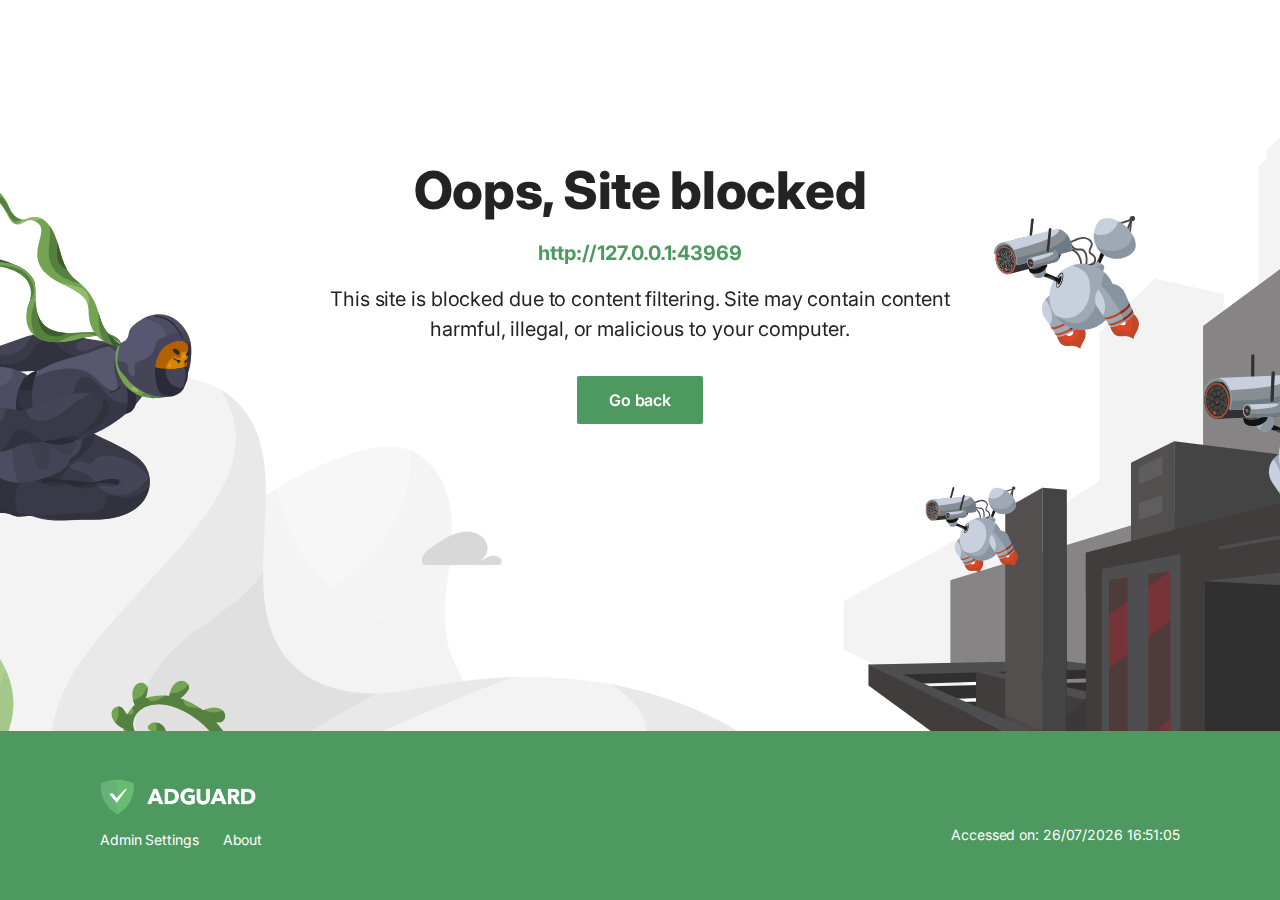
==== commit 9b8c7104: "ADGUARD BLOCKED PAGE" ====
--- a/index.html
+++ b/index.html
@@ -1,271 +1,90 @@
-<!DOCTYPE html>
-<html lang="en">
-  <head>
-    <meta charset="UTF-8" />
-    <meta name="apple-mobile-web-app-capable" content="yes" />
-    <meta http-equiv="X-UA-Compatible" content="IE=edge" />
-    <meta name="viewport" content="width=device-width, initial-scale=1.0" />
-    <link rel="stylesheet" href="css/style.css" />
-    <link rel="icon" type="image/png" href="assets/favicon.png" />
-    <script src="js/scrollreveal.js"></script>
-    <title>MJ | Portfolio</title>
-  </head>
-  <body class="body" onresize="checkScroll()">
-    <div class="container">
-      <!-- NAVIGATION BAR -->
-
-      <nav>
-        <div class="nav__content">
-          <div class="logo"><a href="#">MJ</a></div>
-          <svg
-            class="ham hamRotate ham4"
-            viewBox="0 0 100 100"
-            width="40"
-            id="menu"
-            onclick="menu()"
-          >
-            <path
-              class="line top"
-              d="m 70,33 h -40 c 0,0 -8.5,-0.149796 -8.5,8.5 0,8.649796 8.5,8.5 8.5,8.5 h 20 v -20"
-            />
-            <path class="line middle" d="m 70,50 h -40" />
-            <path
-              class="line bottom"
-              d="m 30,67 h 40 c 0,0 8.5,0.149796 8.5,-8.5 0,-8.649796 -8.5,-8.5 -8.5,-8.5 h -20 v 20"
-            />
-          </svg>
-          <ul>
-            <li><a href="#home" onclick="menu()">Home</a></li>
-            <li><a href="#about" onclick="menu()">About</a></li>
-            <li><a href="#portfolio" onclick="menu()">Portfolio</a></li>
-            <li><a href="#contact" onclick="menu()">Contact</a></li>
-          </ul>
-        </div>
-      </nav>
-
-      <main>
-        <!-- HOME -->
-        <section class="section" id="home">
-          <div class="section__container">
-            <div class="content">
-              <p class="hello sub01">HELLO</p>
-              <p class="title">
-                I'm <span class="mj">MJ<br /></span>a Graphic Artist
-              </p>
-              <p class="home-d01 description">
-                I'm passionate about all things graphic design. With 69 years of
-                professional experience, I'm diving headfirst into the world of
-                visual storytelling.
-              </p>
-            </div>
-            <div class="image img01">
-              <img src="assets/svg/home.svg" class="" alt="profile" />
-            </div>
-          </div>
-        </section>
-
-        <hr class="seperator" />
-
-        <!-- ABOUT -->
-
-        <section class="section" id="about">
-          <div class="section__container">
-            <div class="image img02">
-              <img src="assets/svg/about.svg" alt="Design Process" />
-            </div>
-
-            <div class="content">
-              <h1 class="subtitle t-center sub02">ABOUT</h1>
-              <p class="s01-p01 description">
-                For me, graphic design is more than just a job—it's a creative
-                playground where I get to bring ideas to life with color,
-                composition, and imagination. From sleek logos to dynamic
-                digital posters, I thrive on the challenge of turning concepts
-                into captivating visuals that leave a lasting impact.
-              </p>
-              <br />
-              <p class="s01-p02 description">
-                What sets me apart is my dedication to staying on the cutting
-                edge of design trends and technologies. I love exploring new
-                tools and techniques to create innovative and impactful work for
-                my clients.
-              </p>
-              <br />
-              <p class="s01-p03 description">
-                But my journey is far from over. I'm constantly seeking new
-                opportunities to grow and learn, pushing the boundaries of my
-                craft with each new challenge. With every design, I aim to
-                inspire, captivate, and make a difference in the world, one
-                pixel at a time.
-              </p>
-            </div>
-          </div>
-        </section>
-
-        <hr class="seperator" />
-
-        <!-- PORTFOLIO -->
-
-        <section class="section" id="portfolio">
-          <div class="section-portfolio">
-            <h1 class="subtitle sub03">PORTFOLIO</h1>
-            <div class="gallery">
-              <input type="radio" name="slide" id="c1" checked />
-              <label for="c1" class="card">
-                <div class="row">
-                  <div class="gallery-description"></div>
-                </div>
-              </label>
-              <input type="radio" name="slide" id="c2" />
-              <label for="c2" class="card">
-                <div class="row">
-                  <div class="gallery-description"></div>
-                </div>
-              </label>
-              <input type="radio" name="slide" id="c3" />
-              <label for="c3" class="card">
-                <div class="row">
-                  <div class="gallery-description"></div>
-                </div>
-              </label>
-              <input type="radio" name="slide" id="c4" />
-              <label for="c4" class="card">
-                <div class="row">
-                  <div class="gallery-description"></div>
-                </div>
-              </label>
-            </div>
-          </div>
-        </section>
-
-        <hr class="seperator" />
-
-        <!-- CONTACT -->
-
-        <section class="section" id="contact">
-          <div class="section__container">
-            <div class="image img04">
-              <img src="assets/svg/contact.svg" alt="Contact" />
-            </div>
-
-            <div class="content">
-              <h1 class="subtitle t-center sub04">CONTACT</h1>
-              <form
-                action="https://formspree.io/f/xeqybqzy"
-                method="POST"
-                autocomplete="off"
-                class="contact-form"
-              >
-                <input
-                  type="text"
-                  name="name"
-                  placeholder="Your Name"
-                  class="contact-inputs input01"
-                  required
-                />
-
-                <input
-                  type="email"
-                  name="email"
-                  placeholder="Your Email"
-                  class="contact-inputs input02"
-                  required
-                />
-
-                <textarea
-                  name="message"
-                  placeholder="Your Message"
-                  class="contact-inputs input03"
-                  required
-                ></textarea>
-
-                <div class="btn-container">
-                  <button type="submit" class="btn">
-                    Send<img
-                      src="assets/svg/send.svg"
-                      class="send-icon"
-                      alt="Send"
-                    />
-                  </button>
-                </div>
-              </form>
-            </div>
-          </div>
-        </section>
-      </main>
-    </div>
-
-    <svg
-      version="1.1"
-      xmlns="http://www.w3.org/2000/svg"
-      xmlns:xlink="http://www.w3.org/1999/xlink"
-      x="0px"
-      y="0px"
-      width="100%"
-      height="100%"
-      viewBox="0 0 1600 900"
-      preserveAspectRatio="xMidYMax slice"
-      class="wave-bg"
-    >
-      <defs>
-        <linearGradient id="bg">
-          <stop offset="0%" style="stop-color: rgba(102, 93, 245, 0.1)"></stop>
-          <stop offset="50%" style="stop-color: rgba(102, 93, 245, 0.1)"></stop>
-          <stop
-            offset="100%"
-            style="stop-color: rgba(102, 93, 245, 0.1)"
-          ></stop>
-        </linearGradient>
-        <path
-          id="wave"
-          fill="url(#bg)"
-          d="M-363.852,502.589c0,0,236.988-41.997,505.475,0
-	s371.981,38.998,575.971,0s293.985-39.278,505.474,5.859s493.475,48.368,716.963-4.995v560.106H-363.852V502.589z"
-        />
-      </defs>
-      <g>
-        <use xlink:href="#wave" opacity=".3">
-          <animateTransform
-            attributeName="transform"
-            attributeType="XML"
-            type="translate"
-            dur="10s"
-            calcMode="spline"
-            values="270 230; -334 180; 270 230"
-            keyTimes="0; .5; 1"
-            keySplines="0.42, 0, 0.58, 1.0;0.42, 0, 0.58, 1.0"
-            repeatCount="indefinite"
-          />
-        </use>
-        <use xlink:href="#wave" opacity=".6">
-          <animateTransform
-            attributeName="transform"
-            attributeType="XML"
-            type="translate"
-            dur="8s"
-            calcMode="spline"
-            values="-270 230;243 220;-270 230"
-            keyTimes="0; .6; 1"
-            keySplines="0.42, 0, 0.58, 1.0;0.42, 0, 0.58, 1.0"
-            repeatCount="indefinite"
-          />
-        </use>
-        <use xlink:href="#wave" opacty=".9">
-          <animateTransform
-            attributeName="transform"
-            attributeType="XML"
-            type="translate"
-            dur="6s"
-            calcMode="spline"
-            values="0 230;-140 200;0 230"
-            keyTimes="0; .4; 1"
-            keySplines="0.42, 0, 0.58, 1.0;0.42, 0, 0.58, 1.0"
-            repeatCount="indefinite"
-          />
-        </use>
-      </g>
-    </svg>
-
-    <script src="js/script.js"></script>
-  </body>
-</html>
+<html lang="en"><head>
+    <meta http-equiv="Content-Type" content="text/html; charset=UTF-8">
+    <meta name="viewport" content="width=device-width,initial-scale=1">
+    <title>Oops, Site blocked</title>
+    <link rel="shortcut icon" href="./favicon.ico">
+    <meta name="theme-color" content="#0c0c0f">
+    <link href="./style.css" rel="stylesheet">
+  </head>
+  <body class="has-animations is-loaded">
+	
+    <div id="root" class="body-wrap">
+      <header class="site-header reveal-from-bottom is-revealed">
+        <div class="container">
+          
+        </div>
+      </header>
+      <main class="site-content">
+        <section class="hero section center-content illustration-section-01">
+          <div class="container-sm">
+            <div class="hero-inner section-inner">
+              <div class="hero-content">
+                <h1 class="mt-0 mb-16 reveal-from-bottom is-revealed" data-reveal-delay="200">
+                  <span>Oops, Site blocked</span>
+                </h1>
+				<h5 class="mt-0 mb-16 reveal-from-bottom is-revealed" data-reveal-delay="200" id="url" style="color:#4d995f">http://127.0.0.1</h5>
+                <div class="container-xs">
+                  <p class="m-0 mb-32 reveal-from-bottom is-revealed" data-reveal-delay="400" style="color:#232323">This site is blocked due to content filtering. Site may contain content harmful, illegal, or malicious to your computer.</p>
+                  <div class="reveal-from-bottom mb-8 is-revealed" data-reveal-delay="600">
+                    <div class="button-group">
+                      <a class="button button-primary button-wide-mobile" href="javascript:history.back()">Go back</a>
+                    </div>
+                  </div>
+                </div>
+              </div>
+            </div>
+          </div>
+        </section>
+      </main>
+      <footer class="site-footer center-content-mobile">
+        <div class="container">
+          <div class="site-footer-inner">
+            <div class="footer-top space-between text-xxs">
+              <div class="brand">
+                <h1 class="m-0">
+                  <a href="https://adguard.com">
+				  <img src="./logo.png" style="width: 3em">
+                  </a>
+                </h1>
+              </div>
+            </div>
+            <div class="footer-bottom space-between text-xxs invert-order-desktop">
+				<div class="footer-copyright">
+					<span id="ip"></span>
+					<br><span id="datetime"></span></td>
+				</div>
+              <nav class="footer-nav">
+                <ul class="list-reset">
+                  <li></li>
+                  <li>
+                    <a href="https://dns1.cloudn.home" target="_blank" rel="noopener noreferrer">Admin Settings</a>
+                  </li>
+				  <li>
+                    <a href="https://adguard.com" target="_blank" rel="noopener noreferrer">About</a>
+				  
+				  </li>
+                </ul>
+              </nav>
+            </div>
+          </div>
+        </div>
+      </footer>
+    </div>
+<script type="application/javascript">
+  function getIP(json) {
+	document.getElementById("ip").innerHTML =
+	"External IP: " + json.ip;
+  }
+</script>
+
+<script type="application/javascript" src="https://api.ipify.org?format=jsonp&amp;callback=getIP"></script>
+<script>
+	document.getElementById("url").innerHTML =
+	window.location.origin;
+</script>
+<script>
+	var dt = new Date();
+	document.getElementById("datetime").innerHTML = 
+	"Accessed on: " + (("0"+dt.getDate()).slice(-2)) +"/"+ (("0"+(dt.getMonth()+1)).slice(-2)) +"/"+ (dt.getFullYear()) +" "+ (("0"+dt.getHours()).slice(-2)) +":"+ (("0"+dt.getMinutes()).slice(-2)) +":"+ (("0"+dt.getSeconds()).slice(-2));
+</script>
+</body></html>--- a/style.css
+++ b/style.css
@@ -0,0 +1,2227 @@
+@import "https://fonts.googleapis.com/css?family=Inter:400,500,600,700,800&display=swap";
+html {
+    line-height: 1.15;
+    -ms-text-size-adjust: 100%;
+    -webkit-text-size-adjust: 100%;
+}
+body {
+    margin: 0;
+}
+article, aside, footer, header, nav, section {
+    display: block;
+}
+h1 {
+    font-size: 2em;
+    margin: 0.67em 0;
+}
+figcaption, figure, main {
+    display: block;
+}
+figure {
+    margin: 1em 40px;
+}
+hr {
+    box-sizing: content-box;
+    height: 0;
+    overflow: visible;
+}
+pre {
+    font-family: monospace, monospace;
+    font-size: 1em;
+}
+a {
+    background-color: transparent;
+    -webkit-text-decoration-skip: objects;
+}
+abbr[title] {
+    border-bottom: none;
+    text-decoration: underline;
+    -webkit-text-decoration: underline dotted;
+    text-decoration: underline dotted;
+}
+b, strong {
+    font-weight: inherit;
+    font-weight: bolder;
+}
+code, kbd, samp {
+    font-family: monospace, monospace;
+    font-size: 1em;
+}
+dfn {
+    font-style: italic;
+}
+mark {
+    background-color: #ff0;
+    color: #000;
+}
+small {
+    font-size: 80%;
+}
+sub, sup {
+    font-size: 75%;
+    line-height: 0;
+    position: relative;
+    vertical-align: baseline;
+}
+sub {
+    bottom: -0.25em;
+}
+sup {
+    top: -0.5em;
+}
+audio, video {
+    display: inline-block;
+}
+audio:not([controls]) {
+    display: none;
+    height: 0;
+}
+img {
+    border-style: none;
+}
+svg:not(:root) {
+    overflow: hidden;
+}
+button, input, optgroup, select, textarea {
+    font-family: sans-serif;
+    font-size: 100%;
+    line-height: 1.15;
+    margin: 0;
+}
+button, input {
+    overflow: visible;
+}
+button, select {
+    text-transform: none;
+}
+[type="reset"], [type="submit"], button, html [type="button"] {
+    -webkit-appearance: button;
+}
+[type="button"]::-moz-focus-inner, [type="reset"]::-moz-focus-inner, [type="submit"]::-moz-focus-inner, button::-moz-focus-inner {
+    border-style: none;
+    padding: 0;
+}
+[type="button"]:-moz-focusring, [type="reset"]:-moz-focusring, [type="submit"]:-moz-focusring, button:-moz-focusring {
+    outline: 1px dotted ButtonText;
+}
+fieldset {
+    padding: 0.35em 0.75em 0.625em;
+}
+legend {
+    box-sizing: border-box;
+    color: inherit;
+    display: table;
+    max-width: 100%;
+    padding: 0;
+    white-space: normal;
+}
+progress {
+    display: inline-block;
+    vertical-align: baseline;
+}
+textarea {
+    overflow: auto;
+}
+[type="checkbox"], [type="radio"] {
+    box-sizing: border-box;
+    padding: 0;
+}
+[type="number"]::-webkit-inner-spin-button, [type="number"]::-webkit-outer-spin-button {
+    height: auto;
+}
+[type="search"] {
+    -webkit-appearance: textfield;
+    outline-offset: -2px;
+}
+[type="search"]::-webkit-search-cancel-button, [type="search"]::-webkit-search-decoration {
+    -webkit-appearance: none;
+}
+::-webkit-file-upload-button {
+    -webkit-appearance: button;
+    font: inherit;
+}
+details, menu {
+    display: block;
+}
+summary {
+    display: list-item;
+}
+canvas {
+    display: inline-block;
+}
+[hidden], template {
+    display: none;
+}
+@media (min-width: 641px) {
+    .has-animations [class*="reveal-"] {
+        opacity: 0;
+        will-change: opacity, transform;
+    }
+    .has-animations .reveal-from-top {
+        transform: translateY(-10px);
+    }
+    .has-animations .reveal-from-bottom {
+        transform: translateY(10px);
+    }
+    .has-animations .reveal-from-left {
+        transform: translateX(-10px);
+    }
+    .has-animations .reveal-from-right {
+        transform: translateX(10px);
+    }
+    .has-animations .reveal-scale-up {
+        transform: scale(0.95);
+    }
+    .has-animations .reveal-scale-down {
+        transform: scale(1.05);
+    }
+    .has-animations .reveal-rotate-from-left {
+        transform: perspective(1000px) rotateY(-45deg);
+    }
+    .has-animations .reveal-rotate-from-right {
+        transform: perspective(1000px) rotateY(45deg);
+    }
+    .has-animations.is-loaded [class*="reveal-"] {
+        transition: opacity 0.8s cubic-bezier(0.39, 0.575, 0.565, 1), transform 0.8s cubic-bezier(0.39, 0.575, 0.565, 1);
+    }
+    .has-animations.is-loaded [class*="reveal-"].is-revealed {
+        opacity: 1;
+        transform: translate(0);
+    }
+}
+html {
+    box-sizing: border-box;
+}
+*, :after, :before {
+    box-sizing: inherit;
+}
+body {
+    background: #ffffff;
+    background-image: url(./bg.svg);
+    display: block;
+    width: 100%;
+    height: 100%;
+    background-position: center;
+    background-attachment: fixed;
+    background-repeat: no-repeat;
+    background-size: cover;
+    -moz-osx-font-smoothing: grayscale;
+    -webkit-font-smoothing: antialiased;
+}
+hr {
+    border: 0;
+    display: block;
+    height: 1px;
+    background: #25282c;
+    margin-top: 24px;
+    margin-bottom: 24px;
+}
+ol, ul {
+    margin-top: 0;
+    padding-left: 24px;
+}
+ol:not(:last-child), ul:not(:last-child) {
+    margin-bottom: 24px;
+}
+ul {
+    list-style: disc;
+}
+ol {
+    list-style: decimal;
+}
+li:not(:last-child) {
+    margin-bottom: 12px;
+}
+li > ol, li > ul {
+    margin-top: 12px;
+    margin-bottom: 0;
+}
+dl {
+    margin-top: 0;
+    margin-bottom: 24px;
+}
+dt {
+    font-weight: 700;
+}
+dd {
+    margin-left: 24px;
+    margin-bottom: 24px;
+}
+img {
+    border-radius: 2px;
+}
+img, svg, video {
+    display: block;
+    height: auto;
+    max-width: 100%;
+}
+figure {
+    margin: 48px 0;
+}
+figcaption {
+    padding: 8px 0;
+}
+table {
+    font-size: 14px;
+    line-height: 24px;
+    letter-spacing: -0.1px;
+    border-collapse: collapse;
+    margin-bottom: 24px;
+    width: 100%;
+    margin-bottom: -0.5em;
+    margin-top: -3em;
+}
+tr {
+    border-bottom: 1px solid #25282c;
+}
+th {
+    font-weight: 700;
+    text-align: left;
+}
+td, th {
+    padding: 0px 16px;
+}
+td:first-child, th:first-child {
+    padding-left: 0;
+}
+td:last-child, th:last-child {
+    padding-right: 0;
+}
+.invert-color hr {
+    display: block;
+    height: 1px;
+    background: #eceded;
+}
+.invert-color tr {
+    border-bottom: 1px solid #eceded;
+}
+html {
+    font-size: 20px;
+    line-height: 30px;
+    letter-spacing: -0.1px;
+}
+body {
+    color: #ffffff;
+    font-size: 1rem;
+}
+body, button, input, select, textarea {
+    font-family: inter, sans-serif;
+    font-weight: 400;
+}
+.h1, .h2, .h3, .h4, .h5, .h6, h1, h2, h3, h4, h5, h6 {
+    font-weight: 800;
+    clear: both;
+    color: #232323;
+    word-wrap: break-word;
+    overflow-wrap: break-word;
+}
+.h1, h1 {
+    font-size: 44px;
+    line-height: 54px;
+}
+.h1, .h2, h1, h2 {
+    letter-spacing: -0.3px;
+}
+.h2, h2 {
+    font-size: 32px;
+    line-height: 42px;
+}
+.h3, .h4, h3, h4 {
+    font-size: 24px;
+    line-height: 34px;
+    letter-spacing: -0.1px;
+}
+.h5, h5 {
+    font-size: 20px;
+    line-height: 30px;
+    letter-spacing: -0.1px;
+}
+.h6, .text-sm, h6, small {
+    font-size: 18px;
+    line-height: 28px;
+    letter-spacing: -0.1px;
+}
+.text-xs {
+    font-size: 16px;
+    line-height: 24px;
+    letter-spacing: -0.1px;
+}
+.text-xxs, figcaption {
+    font-size: 14px;
+    line-height: 25px;
+}
+a:not(.button) {
+    color: #eceded;
+    text-decoration: none;
+}
+a:not(.button):active, a:not(.button):hover {
+    outline: 0;
+}
+a.button-link {
+    color: #9ca9b3;
+}
+a.button-link:active, a.button-link:hover {
+    color: #eceded;
+}
+.h1, .h2, h1, h2 {
+    margin-top: 48px;
+    margin-bottom: 32px;
+}
+.h3, h3 {
+    margin-top: 36px;
+    margin-bottom: 24px;
+}
+.h4, .h5, .h6, h4, h5, h6 {
+    margin-top: 24px;
+    margin-bottom: 24px;
+}
+p {
+    margin-top: 0;
+    margin-bottom: 24px;
+}
+cite, dfn, em, i {
+    font-style: italic;
+}
+blockquote {
+    font-size: 20px;
+    line-height: 30px;
+    letter-spacing: -0.1px;
+    margin-top: 24px;
+    margin-bottom: 24px;
+    margin-left: 24px;
+}
+blockquote:before {
+    content: "\201C";
+}
+blockquote:after {
+    content: "\201D";
+}
+blockquote p {
+    display: inline;
+}
+address {
+    border-color: #25282c;
+    border-style: solid;
+    border-width: 1px 0;
+    padding: 24px 0;
+    margin: 0 0 24px;
+}
+pre, pre .h1, pre .h2, pre .h3, pre .h4, pre .h5, pre .h6, pre h1, pre h2, pre h3, pre h4, pre h5, pre h6 {
+    font-family: "courier 10 pitch", Courier, monospace;
+}
+code, kbd, pre, tt, var {
+    background: #050507;
+}
+pre {
+    max-width: 100%;
+    overflow: auto;
+    padding: 24px;
+    margin-top: 24px;
+    margin-bottom: 24px;
+}
+code, kbd, pre, tt, var {
+    font-size: 16px;
+    line-height: 24px;
+    letter-spacing: -0.1px;
+}
+code, kbd, tt, var {
+    font-family: Monaco, Consolas, andale mono, dejavu sans mono, monospace;
+    padding: 2px 4px;
+}
+abbr, acronym {
+    cursor: help;
+}
+ins, mark {
+    text-decoration: none;
+}
+b, strong {
+    font-weight: 700;
+}
+.invert-color {
+    color: #717d86;
+}
+.invert-color a:not(.button) {
+    color: #717d86;
+    text-decoration: none;
+}
+.invert-color a:not(.button):active, .invert-color a:not(.button):hover {
+    outline: 0;
+}
+.invert-color a.button-link:active, .invert-color a.button-link:hover, .invert-color a.func-link:active, .invert-color a.func-link:hover {
+    color: #2e73ff;
+}
+.invert-color .h1, .invert-color .h2, .invert-color .h3, .invert-color .h4, .invert-color .h5, .invert-color .h6, .invert-color h1, .invert-color h2, .invert-color h3, .invert-color h4, .invert-color h5, .invert-color h6 {
+    color: #0c0c0f;
+}
+.invert-color address {
+    border-color: #eceded;
+}
+.invert-color code, .invert-color kbd, .invert-color pre, .invert-color tt, .invert-color var {
+    background: #050507;
+}
+@media (max-width: 640px) {
+    .h1-mobile {
+        font-size: 44px;
+        line-height: 54px;
+        letter-spacing: -0.3px;
+    }
+    .h2-mobile {
+        font-size: 32px;
+        line-height: 42px;
+        letter-spacing: -0.3px;
+    }
+    .h3-mobile, .h4-mobile {
+        font-size: 24px;
+        line-height: 34px;
+        letter-spacing: -0.1px;
+    }
+    .h5-mobile {
+        font-size: 20px;
+        line-height: 30px;
+        letter-spacing: -0.1px;
+    }
+    .h6-mobile {
+        font-size: 18px;
+        line-height: 28px;
+        letter-spacing: -0.1px;
+    }
+}
+@media (min-width: 641px) {
+    .h1, h1 {
+        font-size: 52px;
+        line-height: 62px;
+    }
+    .h1, .h2, h1, h2 {
+        letter-spacing: -0.3px;
+    }
+    .h2, h2 {
+        font-size: 44px;
+        line-height: 54px;
+    }
+    .h3, h3 {
+        font-size: 32px;
+        line-height: 42px;
+        letter-spacing: -0.3px;
+    }
+}
+.container, .container-sm, .container-xs {
+    width: 100%;
+    margin: 0 auto;
+    padding-left: 16px;
+    padding-right: 16px;
+}
+@media (min-width: 481px) {
+    .container, .container-sm, .container-xs {
+        padding-left: 24px;
+        padding-right: 24px;
+    }
+}
+.container {
+    max-width: 1128px;
+}
+.container-sm {
+    max-width: 944px;
+}
+.container-xs {
+    max-width: 668px;
+}
+[class*="container"] [class*="container"] {
+    padding-left: 0;
+    padding-right: 0;
+}
+[class*="container"] .container-sm {
+    max-width: 896px;
+}
+[class*="container"] .container-xs {
+    max-width: 620px;
+}
+.button {
+    display: inline-flex;
+    font-size: 16px;
+    line-height: 24px;
+    letter-spacing: -0.1px;
+    font-weight: 600;
+    padding: 11px 31px;
+    height: 48px;
+    text-decoration: none !important;
+    color: #25282c;
+    background-color: #eceded;
+    border: 1px solid transparent;
+    border-radius: 2px;
+    cursor: pointer;
+    justify-content: center;
+    text-align: center;
+    letter-spacing: inherit;
+    white-space: nowrap;
+    transition: background 0.15s ease;
+}
+.button:active {
+    outline: 0;
+}
+.button:hover {
+    background-color: #dfe1e1;
+}
+.button.is-loading {
+    position: relative;
+    color: transparent !important;
+    pointer-events: none;
+}
+.button.is-loading:after {
+    content: "";
+    display: block;
+    position: absolute;
+    width: 24px;
+    height: 24px;
+    margin-left: -12px;
+    margin-top: -12px;
+    top: 50%;
+    left: 50%;
+    border: 2px solid #25282c;
+    border-radius: 50%;
+    border-right-color: transparent !important;
+    border-top-color: transparent !important;
+    z-index: 1;
+    -webkit-animation: button-loading 0.6s linear infinite;
+    animation: button-loading 0.6s linear infinite;
+}
+.button[disabled] {
+    cursor: not-allowed;
+    color: #33363a;
+    background-color: #717d86 !important;
+}
+.button[disabled].is-loading:after {
+    border-color: #33363a;
+}
+.button-sm {
+    padding: 5px 23px;
+    height: 36px;
+}
+.button-dark {
+    color: #eceded;
+    background-color: #25282c;
+}
+.button-dark:hover {
+    background-color: #2a2d32;
+}
+.button-dark.is-loading:after {
+    border-color: #eceded;
+}
+.button-primary {
+    color: #ffffff;
+    background-color: #4d995f;
+}
+.button-primary:hover {
+    background-color: #387aff;
+}
+.button-primary.is-loading:after {
+    border-color: #eceded;
+}
+.button-secondary {
+    color: #eceded;
+    background-color: #24e5af;
+}
+.button-secondary:hover {
+    background-color: #2de6b2;
+}
+.button-secondary.is-loading:after {
+    border-color: #eceded;
+}
+.button-block {
+    display: flex;
+    width: 100%;
+}
+.button-group {
+    display: flex;
+    flex-wrap: wrap;
+    align-items: center;
+    margin-right: -8px;
+    margin-left: -8px;
+    margin-top: -8px;
+}
+.button-group:last-of-type {
+    margin-bottom: -8px;
+}
+.button-group:not(:last-of-type) {
+    margin-bottom: 8px;
+}
+.button-group > [class*="button"] {
+    margin: 8px;
+}
+@media (max-width: 640px) {
+    .button-wide-mobile {
+        width: 100%;
+        max-width: 280px;
+    }
+}
+@-webkit-keyframes button-loading {
+    0% {
+        transform: rotate(0);
+    }
+    to {
+        transform: rotate(1turn);
+    }
+}
+@keyframes button-loading {
+    0% {
+        transform: rotate(0);
+    }
+    to {
+        transform: rotate(1turn);
+    }
+}
+fieldset {
+    padding: 0;
+    margin: 0;
+    border: 0;
+}
+.form-label, .form-slider, .form-switch {
+    color: #717d86;
+    font-weight: 500;
+}
+.form-label {
+    font-size: 14px;
+    line-height: 22px;
+}
+.form-checkbox input, .form-input, .form-radio input, .form-select {
+    -moz-appearance: none;
+    -webkit-appearance: none;
+    background-color: #eceded;
+    border: 1px solid #0c0c0f;
+}
+.form-checkbox input:hover, .form-input:hover, .form-radio input:hover, .form-select:hover {
+    border-color: #717d86;
+}
+.form-checkbox input:active, .form-checkbox input:focus, .form-input:active, .form-input:focus, .form-radio input:active, .form-radio input:focus, .form-select:active, .form-select:focus {
+    outline: none;
+    border-color: #2e73ff;
+}
+.form-checkbox input[disabled], .form-input[disabled], .form-radio input[disabled], .form-select[disabled] {
+    cursor: not-allowed;
+    background-color: #33363a;
+    border-color: #25282c;
+}
+.form-checkbox input.form-error, .form-input.form-error, .form-radio input.form-error, .form-select.form-error {
+    border-color: #ff6171;
+}
+.form-checkbox input.form-warning, .form-input.form-warning, .form-radio input.form-warning, .form-select.form-warning {
+    border-color: #ffa173;
+}
+.form-checkbox input.form-success, .form-input.form-success, .form-radio input.form-success, .form-select.form-success {
+    border-color: #24e5af;
+}
+.form-input, .form-select {
+    display: block;
+    font-size: 16px;
+    line-height: 24px;
+    letter-spacing: -0.1px;
+    padding: 11px 15px;
+    height: 48px;
+    border-radius: 0;
+    color: #0c0c0f;
+    box-shadow: none;
+    max-width: 100%;
+    width: 100%;
+}
+.form-input::-webkit-input-placeholder {
+    color: #9ca9b3;
+}
+.form-input:-ms-input-placeholder {
+    color: #9ca9b3;
+}
+.form-input::placeholder {
+    color: #9ca9b3;
+}
+.form-input::-ms-input-placeholder {
+    color: #9ca9b3;
+}
+textarea.form-input {
+    height: auto;
+    resize: vertical;
+}
+.form-select {
+    padding-right: 46px;
+    background-image: url(data:image/svg+xml;
+    base64,[base64]);
+    background-position: right 15px center;
+    background-repeat: no-repeat;
+    background-size: 16px 16px;
+}
+.form-select-sm {
+    padding-right: 38px;
+    background-position: right 11px center;
+}
+.form-input-sm, .form-select-sm {
+    padding: 5px 11px;
+    height: 36px;
+}
+.has-icon-left, .has-icon-right {
+    position: relative;
+}
+.has-icon-left svg, .has-icon-right svg {
+    pointer-events: none;
+    position: absolute;
+    top: 50%;
+    transform: translateY(-50%);
+}
+.has-icon-left .form-input {
+    padding-left: 46px;
+}
+.has-icon-left .form-input + svg {
+    left: 15px;
+}
+.has-icon-left .form-input-sm {
+    padding-left: 38px;
+}
+.has-icon-left .form-input-sm + svg {
+    left: 11px;
+}
+.has-icon-right .form-input {
+    padding-right: 46px;
+}
+.has-icon-right .form-input + svg {
+    right: 15px;
+}
+.has-icon-right .form-input-sm {
+    padding-right: 38px;
+}
+.has-icon-right .form-input-sm + svg {
+    right: 11px;
+}
+.form-checkbox, .form-radio, .form-switch {
+    cursor: pointer;
+}
+.form-checkbox, .form-radio, .form-slider, .form-switch {
+    font-size: 16px;
+    line-height: 24px;
+    letter-spacing: -0.1px;
+}
+.form-checkbox, .form-radio {
+    color: #9ca9b3;
+    position: relative;
+    padding-left: 24px;
+}
+.form-checkbox input, .form-radio input {
+    position: absolute;
+    left: 0;
+    top: 3px;
+    width: 16px;
+    height: 16px;
+    cursor: pointer;
+}
+.form-checkbox input:checked, .form-radio input:checked {
+    background-color: #2e73ff !important;
+    border-color: #2e73ff !important;
+    background-position: 50%;
+}
+.form-checkbox input {
+    border-radius: 2px;
+}
+.form-checkbox input:checked {
+    background-image: url(data:image/svg+xml;
+    base64,[base64]);
+}
+.form-radio input {
+    border-radius: 50%;
+}
+.form-radio input:checked {
+    background-image: url(data:image/svg+xml;
+    base64,PHN2ZyB3aWR0aD0iMTQiIGhlaWdodD0iMTQiIHhtbG5zPSJodHRwOi8vd3d3LnczLm9yZy8yMDAwL3N2ZyI+PGNpcmNsZSBmaWxsPSIjRkZGIiBjeD0iNyIgY3k9IjciIHI9IjMiIGZpbGwtcnVsZT0iZXZlbm9kZCIvPjwvc3ZnPg==);
+}
+.form-switch {
+    display: inline-flex;
+    align-items: center;
+    -webkit-user-select: none;
+    -ms-user-select: none;
+    user-select: none;
+}
+.form-switch input {
+    clip: rect(0, 0, 0, 0);
+    height: 1px;
+    margin: -1px;
+    overflow: hidden;
+    position: absolute;
+    width: 1px;
+}
+.form-switch .form-switch-icon {
+    display: block;
+    position: relative;
+    min-width: 60px;
+    width: 60px;
+    height: 32px;
+    border-radius: 16px;
+    background: #33363a;
+}
+.form-switch .form-switch-icon:before {
+    content: "";
+    display: block;
+    position: absolute;
+    top: 2px;
+    left: 2px;
+    width: 28px;
+    height: 28px;
+    border-radius: 14px;
+    background: #eceded;
+    transition: all 0.15s ease-out;
+}
+.form-switch input:checked + .form-switch-icon {
+    background: #2e73ff;
+}
+.form-switch input:checked + .form-switch-icon:before {
+    left: 30px;
+}
+.form-switch > span:not(.form-switch-icon) {
+    order: -1;
+    margin-right: 12px;
+}
+.form-switch > span:not(.form-switch-icon):last-child {
+    order: 0;
+    margin-left: 12px;
+    margin-right: 0;
+}
+.form-slider > span {
+    display: block;
+}
+.form-slider input[type="range"] {
+    -moz-appearance: none;
+    -webkit-appearance: none;
+    background: #9ca9b3;
+    border-radius: 3px;
+    height: 6px;
+    width: 100%;
+    margin-top: 15px;
+    margin-bottom: 15px;
+    outline: none;
+}
+.form-slider input[type="range"]::-webkit-slider-thumb {
+    appearance: none;
+    -webkit-appearance: none;
+    background-color: #2e73ff;
+    background-image: url(data:image/svg+xml;
+    base64,PHN2ZyB3aWR0aD0iMTIiIGhlaWdodD0iOCIgeG1sbnM9Imh0dHA6Ly93d3cudzMub3JnLzIwMDAvc3ZnIj48cGF0aCBkPSJNOCAuNXY3TDEyIDR6TTAgNGw0IDMuNXYtN3oiIGZpbGw9IiNlY2VkZWQiIGZpbGwtcnVsZT0ibm9uemVybyIvPjwvc3ZnPg==);
+    background-position: 50%;
+    background-repeat: no-repeat;
+    border: 0;
+    border-radius: 50%;
+    cursor: pointer;
+    height: 36px;
+    width: 36px;
+}
+.form-slider input[type="range"]::-moz-range-thumb {
+    background-color: #2e73ff;
+    background-image: url(data:image/svg+xml;
+    base64,PHN2ZyB3aWR0aD0iMTIiIGhlaWdodD0iOCIgeG1sbnM9Imh0dHA6Ly93d3cudzMub3JnLzIwMDAvc3ZnIj48cGF0aCBkPSJNOCAuNXY3TDEyIDR6TTAgNGw0IDMuNXYtN3oiIGZpbGw9IiNlY2VkZWQiIGZpbGwtcnVsZT0ibm9uemVybyIvPjwvc3ZnPg==);
+    background-position: 50%;
+    background-repeat: no-repeat;
+    border: none;
+    border-radius: 50%;
+    cursor: pointer;
+    height: 36px;
+    width: 36px;
+}
+.form-slider input[type="range"]::-ms-thumb {
+    background-color: #2e73ff;
+    background-image: url(data:image/svg+xml;
+    base64,PHN2ZyB3aWR0aD0iMTIiIGhlaWdodD0iOCIgeG1sbnM9Imh0dHA6Ly93d3cudzMub3JnLzIwMDAvc3ZnIj48cGF0aCBkPSJNOCAuNXY3TDEyIDR6TTAgNGw0IDMuNXYtN3oiIGZpbGw9IiNlY2VkZWQiIGZpbGwtcnVsZT0ibm9uemVybyIvPjwvc3ZnPg==);
+    background-position: 50%;
+    background-repeat: no-repeat;
+    border: 0;
+    border-radius: 50%;
+    cursor: pointer;
+    height: 36px;
+    width: 36px;
+}
+.form-slider input[type="range"]::-moz-focus-outer {
+    border: 0;
+}
+.form-group {
+    display: flex;
+}
+.form-group .form-input {
+    flex-grow: 1;
+    flex-shrink: 1;
+    margin-right: 12px;
+}
+.form-group .button {
+    padding-left: 24px;
+    padding-right: 24px;
+    flex-shrink: 0;
+}
+.form-hint {
+    font-size: 14px;
+    line-height: 22px;
+    margin-top: 8px;
+}
+@media (max-width: 640px) {
+    .form-group-desktop .form-input {
+        margin-bottom: 12px;
+    }
+    .form-group-desktop .button {
+        width: 100%;
+    }
+}
+@media (min-width: 641px) {
+    .form-group-desktop {
+        display: flex;
+    }
+    .form-group-desktop .form-input {
+        flex-grow: 1;
+        flex-shrink: 1;
+        margin-right: 12px;
+    }
+    .form-group-desktop .button {
+        padding-left: 24px;
+        padding-right: 24px;
+        flex-shrink: 0;
+    }
+}
+.header-nav-toggle {
+    background: 0 0;
+    border: 0;
+    outline: 0;
+    padding: 0;
+    cursor: pointer;
+}
+.hamburger, .hamburger-inner {
+    display: block;
+    pointer-events: none;
+}
+.hamburger {
+    position: relative;
+    width: 24px;
+    height: 24px;
+}
+.hamburger-inner, .hamburger-inner:after, .hamburger-inner:before {
+    width: 24px;
+    height: 2px;
+    position: absolute;
+    background: #9ca9b3;
+}
+.invert-color .hamburger-inner, .invert-color .hamburger-inner:after, .invert-color .hamburger-inner:before {
+    background: #25282c;
+}
+.hamburger-inner {
+    top: 50%;
+    margin-top: -1px;
+    transition-duration: 0.22s;
+    transition-timing-function: cubic-bezier(0.55, 0.055, 0.675, 0.19);
+}
+.hamburger-inner:after, .hamburger-inner:before {
+    content: "";
+    display: block;
+}
+.hamburger-inner:before {
+    top: -7px;
+    transition: top 0.1s ease-in 0.25s, opacity 0.1s ease-in;
+}
+.hamburger-inner:after {
+    bottom: -7px;
+    transition: bottom 0.1s ease-in 0.25s, transform 0.22s cubic-bezier(0.55, 0.055, 0.675, 0.19), width 0.1s ease-in 0.25s;
+}
+.off-nav-is-active .hamburger-inner {
+    transform: rotate(225deg);
+    transition-delay: 0.12s;
+    transition-timing-function: cubic-bezier(0.215, 0.61, 0.355, 1);
+}
+.off-nav-is-active .hamburger-inner:before {
+    top: 0;
+    opacity: 0;
+    transition: top 0.1s ease-out, opacity 0.1s ease-out 0.12s;
+}
+.off-nav-is-active .hamburger-inner:after {
+    width: 24px;
+    bottom: 0;
+    transform: rotate(-90deg);
+    transition: bottom 0.1s ease-out, transform 0.22s cubic-bezier(0.215, 0.61, 0.355, 1) 0.12s, width 0.1s ease-out;
+}
+.modal, .modal:before {
+    bottom: 0;
+    left: 0;
+    right: 0;
+    top: 0;
+}
+.modal {
+    display: none;
+    align-items: center;
+    flex-direction: column;
+    justify-content: center;
+    overflow: hidden;
+    position: fixed;
+    z-index: 40;
+}
+.modal.modal-video .modal-inner {
+    padding: 0;
+    max-width: 1024px;
+}
+.modal .modal-inner, .modal:before {
+    display: none;
+}
+.modal:before {
+    content: "";
+    position: absolute;
+    background-color: rgba(12, 12, 15, 0.88);
+}
+.modal.is-active {
+    display: flex;
+}
+.modal.is-active .modal-inner, .modal.is-active:before {
+    display: block;
+}
+.modal.is-active .modal-inner {
+    -webkit-animation: slideUpInModal 0.15s ease-in-out both;
+    animation: slideUpInModal 0.15s ease-in-out both;
+}
+.modal.is-active:before {
+    -webkit-animation: slideUpInModalBg 0.15s ease-in-out both;
+    animation: slideUpInModalBg 0.15s ease-in-out both;
+}
+.modal-inner {
+    max-height: calc(100vh - 32px);
+    overflow: auto;
+    position: relative;
+    width: calc(100% - 32px);
+    max-width: 520px;
+    margin-left: 16px;
+    margin-right: 16px;
+    background: #25282c;
+}
+.modal-content {
+    padding: 48px 16px;
+}
+.modal-close {
+    background: 0 0;
+    border: 0;
+    outline: 0;
+    padding: 0;
+    cursor: pointer;
+    position: absolute;
+    right: 16px;
+    top: 16px;
+    width: 16px;
+    height: 16px;
+}
+.modal-close:after, .modal-close:before {
+    content: "";
+    display: block;
+    position: absolute;
+    top: 50%;
+    left: 50%;
+    margin-top: -1px;
+    margin-left: -8px;
+    width: 16px;
+    height: 2px;
+    background: #717d86;
+}
+.modal-close:before {
+    transform: rotate(225deg);
+}
+.modal-close:after {
+    transform: rotate(-45deg);
+}
+.modal-close:hover:after, .modal-close:hover:before {
+    background: #9ca9b3;
+}
+@media (min-width: 641px) {
+    .modal-inner {
+        margin: 0 auto;
+        max-height: calc(100vh - 96px);
+    }
+    .modal-content {
+        padding: 64px 32px;
+    }
+}
+@-webkit-keyframes slideUpInModal {
+    0% {
+        opacity: 0;
+        transform: translateY(-24px);
+    }
+    to {
+        opacity: 1;
+        transform: translateY(0);
+    }
+}
+@keyframes slideUpInModal {
+    0% {
+        opacity: 0;
+        transform: translateY(-24px);
+    }
+    to {
+        opacity: 1;
+        transform: translateY(0);
+    }
+}
+@-webkit-keyframes slideUpInModalBg {
+    0% {
+        opacity: 0;
+    }
+    to {
+        opacity: 1;
+    }
+}
+@keyframes slideUpInModalBg {
+    0% {
+        opacity: 0;
+    }
+    to {
+        opacity: 1;
+    }
+}
+.split-wrap {
+    margin-top: -24px;
+}
+.split-wrap:last-of-type {
+    margin-bottom: -24px;
+}
+.split-wrap:not(:last-of-type) {
+    margin-bottom: 24px;
+}
+.split-wrap .split-item {
+    padding-top: 24px;
+    padding-bottom: 24px;
+    display: flex;
+    flex-direction: column;
+}
+.split-wrap .split-item .split-item-image {
+    position: relative;
+    width: 100%;
+}
+.split-wrap .split-item .split-item-image img, .split-wrap .split-item .split-item-image svg, .split-wrap .split-item .split-item-image video {
+    width: auto;
+    height: auto;
+    max-width: 100%;
+    overflow: visible;
+}
+.split-wrap .split-item .split-item-image.split-item-image-fill img, .split-wrap .split-item .split-item-image.split-item-image-fill svg, .split-wrap .split-item .split-item-image.split-item-image-fill video {
+    width: 100%;
+}
+@media (max-width: 640px) {
+    .split-wrap .split-item .split-item-content {
+        margin-bottom: 32px;
+    }
+    .split-wrap.invert-mobile .split-item .split-item-content {
+        order: 1;
+        margin-bottom: 0 !important;
+    }
+    .split-wrap.invert-mobile .split-item .split-item-image {
+        margin-bottom: 32px;
+    }
+}
+@media (min-width: 641px) {
+    .split-wrap {
+        margin-top: -40px;
+    }
+    .split-wrap:last-of-type {
+        margin-bottom: -40px;
+    }
+    .split-wrap:not(:last-of-type) {
+        margin-bottom: 40px;
+    }
+    .split-wrap .split-item {
+        padding-top: 40px;
+        padding-bottom: 40px;
+        flex-direction: row;
+        flex-wrap: nowrap;
+        align-items: center;
+        justify-content: flex-start;
+    }
+    .split-wrap .split-item .split-item-content {
+        flex-shrink: 0;
+        width: 396px;
+        margin-bottom: 0;
+        margin-right: 64px;
+    }
+    .split-wrap .split-item .split-item-image {
+        min-width: 436px;
+    }
+    .split-wrap.invert-desktop .split-item:nth-child(odd), .split-wrap:not(.invert-desktop) .split-item:nth-child(2n) {
+        justify-content: flex-end;
+    }
+    .split-wrap.invert-desktop .split-item:nth-child(odd) .split-item-content, .split-wrap:not(.invert-desktop) .split-item:nth-child(2n) .split-item-content {
+        order: 1;
+        margin-left: 64px;
+        margin-right: 0;
+    }
+    .split-wrap.invert-desktop .split-item:nth-child(2n) .split-item-image img, .split-wrap.invert-desktop .split-item:nth-child(2n) .split-item-image svg, .split-wrap.invert-desktop .split-item:nth-child(2n) .split-item-image video, .split-wrap:not(.invert-desktop) .split-item:nth-child(odd) .split-item-image img, .split-wrap:not(.invert-desktop) .split-item:nth-child(odd) .split-item-image svg, .split-wrap:not(.invert-desktop) .split-item:nth-child(odd) .split-item-image video {
+        margin-left: auto;
+    }
+    .split-wrap.align-top .split-item {
+        align-items: flex-start;
+    }
+}
+@media (min-width: 821px) {
+    .container .split-wrap .split-item .split-item-content {
+        width: 488px;
+    }
+    .container .split-wrap .split-item .split-item-image {
+        min-width: 528px;
+    }
+}
+.tiles-wrap {
+    display: flex;
+    flex-wrap: wrap;
+    justify-content: center;
+    margin-right: -12px;
+    margin-left: -12px;
+    margin-top: -12px;
+}
+.tiles-wrap:last-of-type {
+    margin-bottom: -12px;
+}
+.tiles-wrap:not(:last-of-type) {
+    margin-bottom: 12px;
+}
+.tiles-wrap.push-left:after {
+    content: "";
+    padding-left: 12px;
+    padding-right: 12px;
+    height: 0;
+}
+.tiles-item, .tiles-wrap.push-left:after {
+    flex-basis: 330px;
+    max-width: 330px;
+    box-sizing: content-box;
+}
+.tiles-item {
+    padding: 12px;
+}
+.tiles-item * {
+    box-sizing: border-box;
+}
+.tiles-item-inner {
+    display: flex;
+    flex-wrap: wrap;
+    flex-direction: column;
+    height: 100%;
+    padding: 32px 24px;
+}
+.site-header {
+    position: absolute !important;
+    top: 0;
+    width: 100%;
+    z-index: 10 !important;
+}
+.site-header + .site-content .section:first-of-type {
+    padding-top: 80px;
+}
+.site-header .brand {
+    margin-right: 32px;
+}
+.site-header-inner {
+    display: flex;
+    justify-content: space-between;
+    align-items: center;
+    height: 80px;
+}
+.header-nav {
+    flex-grow: 1;
+}
+.header-nav .header-nav-inner, .header-nav ul {
+    display: flex;
+    flex-grow: 1;
+}
+.header-nav ul {
+    align-items: center;
+    white-space: nowrap;
+    margin-bottom: 0;
+}
+.header-nav ul:first-of-type {
+    flex-wrap: wrap;
+}
+.header-nav li + .header-button {
+    margin-left: 32px;
+}
+.header-nav a:not(.button) {
+    display: block;
+    color: #9ca9b3;
+    font-weight: 500;
+    padding: 0 32px;
+}
+.header-nav a:not(.button):active, .header-nav a:not(.button):hover {
+    color: #eceded;
+}
+.invert-color .header-nav a:not(.button) {
+    color: #33363a;
+}
+.invert-color .header-nav a:not(.button):active, .invert-color .header-nav a:not(.button):hover {
+    color: #2e73ff;
+}
+.header-nav a.button {
+    margin-left: 32px;
+}
+.header-nav-center:first-of-type {
+    flex-grow: 1;
+    justify-content: flex-end;
+}
+.header-nav-right {
+    justify-content: flex-end;
+}
+.header-nav-right + .header-nav-right {
+    flex-grow: 0;
+}
+.header-nav-toggle {
+    display: none;
+}
+@media (max-width: 640px) {
+    .header-nav-toggle {
+        display: block;
+    }
+    .header-nav-toggle + .header-nav {
+        flex-direction: column;
+        position: absolute;
+        left: 0;
+        right: 0;
+        top: 100%;
+        z-index: 9999;
+        background: #050507;
+        max-height: 0;
+        opacity: 0;
+        overflow: hidden;
+        transition: max-height 0.25s ease-in-out, opacity 0.15s;
+    }
+    .header-nav-toggle + .header-nav.is-active {
+        opacity: 1;
+    }
+    .header-nav-toggle + .header-nav .header-nav-inner {
+        flex-direction: column;
+        padding: 24px;
+    }
+    .header-nav-toggle + .header-nav ul {
+        display: block;
+        text-align: center;
+    }
+    .header-nav-toggle + .header-nav ul a:not(.button) {
+        display: inline-flex;
+        color: #eceded;
+        padding-top: 12px;
+        padding-bottom: 12px;
+    }
+    .header-nav-toggle + .header-nav a.button {
+        margin-left: 0;
+        margin-top: 12px;
+        margin-bottom: 12px;
+    }
+}
+.is-boxed {
+    background: #111115;
+}
+.is-boxed .body-wrap {
+    max-width: 1440px;
+    margin: 0 auto;
+    box-shadow: 0 20px 48px rgba(12, 12, 15, 0.8);
+}
+.is-boxed .body-wrap:before {
+    content: "";
+    position: absolute;
+    top: 0;
+    left: 0;
+    width: 100%;
+    height: 100%;
+    background: #0c0c0f;
+    z-index: -10;
+}
+.body-wrap {
+    position: relative;
+    overflow: hidden;
+    display: flex;
+    flex-direction: column;
+    min-height: 100vh;
+}
+.site-content {
+    flex: 1 0 auto;
+}
+.site-footer {
+    position: relative;
+}
+.site-footer:before {
+    content: "";
+    position: absolute;
+    bottom: 0;
+    left: 0;
+    width: 100%;
+    height: 100%;
+    background: #4d995f;
+    z-index: -3;
+}
+.site-footer-inner {
+    padding: 48px 0;
+}
+.footer-top {
+}
+.footer-bottom {
+    padding-top: 12px;
+}
+.footer-blocks {
+    display: flex;
+    flex-wrap: wrap;
+    margin-right: -24px;
+    margin-left: -24px;
+    margin-top: -12px;
+}
+.footer-blocks:last-of-type {
+    margin-bottom: 28px;
+}
+.footer-blocks:not(:last-of-type) {
+    margin-bottom: 12px;
+}
+.footer-block {
+    flex-grow: 1;
+    flex-basis: 160px;
+    box-sizing: content-box;
+    padding: 12px 24px;
+}
+.footer-block * {
+    box-sizing: border-box;
+}
+.footer-block ul li:not(:last-child) {
+    margin-bottom: 4px;
+}
+.footer-block a {
+    color: #9ca9b3;
+}
+.footer-block a:active, .footer-block a:hover {
+    color: #eceded;
+}
+.footer-block-title {
+    font-size: 14px;
+    line-height: 22px;
+    font-weight: 700;
+    color: #eceded;
+    text-transform: uppercase;
+    margin-bottom: 8px;
+}
+.invert-color .footer-block-title {
+    color: #0c0c0f;
+}
+.footer-nav a, .footer-social a {
+    display: flex;
+}
+.footer-nav ul, .footer-social ul {
+    display: flex;
+    flex-wrap: wrap;
+    justify-content: center;
+    align-items: center;
+    white-space: nowrap;
+    margin-bottom: 0;
+}
+.footer-social ul {
+    margin-right: -16px;
+    margin-left: -16px;
+}
+.footer-social li {
+    padding: 0 8px;
+}
+.footer-social a {
+    padding: 8px;
+}
+.footer-social a svg {
+    fill: #2e73ff;
+    transition: fill 0.15s ease;
+}
+.footer-social a:hover svg {
+    fill: #acadff;
+}
+.footer-nav {
+    margin-right: -12px;
+    margin-left: -12px;
+}
+.footer-nav a {
+    color: #ffffff;
+    padding: 0 12px;
+}
+.footer-nav a:active, .footer-nav a:hover {
+    color: #eceded;
+}
+@media (max-width: 640px) {
+    .footer-bottom > :not(:last-child), .footer-top > :not(:last-child) {
+        margin-bottom: 24px;
+    }
+}
+@media (min-width: 641px) {
+    .site-footer-inner {
+        /* padding: 64px 0; */
+    }
+    .footer-bottom.space-between, .footer-top.space-between {
+        display: flex;
+        justify-content: space-between;
+        align-items: center;
+    }
+    .footer-bottom.invert-order-desktop > :first-child, .footer-top.invert-order-desktop > :first-child {
+        order: 1;
+    margin-top: -2.5em;}
+}
+.section-inner {
+    position: relative;
+    padding-top: 48px;
+}
+.section-header, .section-inner {
+    padding-bottom: 48px;
+}
+@media (min-width: 641px) {
+    .section-inner {
+        padding-top: 80px;
+    }
+    .section-header, .section-inner {
+        padding-bottom: 80px;
+    }
+}
+.hero-inner > .hero-content + .hero-figure, .hero-inner > .hero-figure + .hero-content {
+    margin-top: 48px;
+}
+.hero-inner > .hero-figure > a {
+    display: inline-flex;
+    align-items: center;
+    vertical-align: top;
+}
+@media (max-width: 640px) {
+    .hero .split-wrap.invert-mobile .split-item .split-item-image, .hero .split-wrap .split-item .split-item-content {
+        margin-bottom: 48px;
+    }
+}
+@media (min-width: 641px) {
+    .hero-inner > .hero-content + .hero-figure, .hero-inner > .hero-figure + .hero-content {
+        margin-top: 64px;
+    }
+}
+@media (min-width: 641px) {
+    .features-split .section-header {
+        padding-bottom: 92px;
+    }
+}
+.features-tiles .tiles-wrap {
+    margin-right: -16px;
+    margin-left: -16px;
+    margin-top: -16px;
+}
+.features-tiles .tiles-wrap:last-of-type {
+    margin-bottom: -16px;
+}
+.features-tiles .tiles-wrap:not(:last-of-type) {
+    margin-bottom: 16px;
+}
+.features-tiles .tiles-wrap.push-left:after {
+    flex-basis: 317px;
+    max-width: 317px;
+    padding-left: 16px;
+    padding-right: 16px;
+}
+.features-tiles .tiles-item {
+    flex-basis: 317px;
+    max-width: 317px;
+    padding: 16px;
+}
+.features-tiles .tiles-item-inner {
+    padding: 0;
+}
+@media (min-width: 641px) {
+    .features-tiles .tiles-wrap {
+        margin-right: -32px;
+        margin-left: -32px;
+        margin-top: -32px;
+    }
+    .features-tiles .tiles-wrap:last-of-type {
+        margin-bottom: -32px;
+    }
+    .features-tiles .tiles-wrap:not(:last-of-type) {
+        margin-bottom: 32px;
+    }
+    .features-tiles .tiles-wrap.push-left:after {
+        padding-left: 32px;
+        padding-right: 32px;
+    }
+    .features-tiles .tiles-item {
+        padding: 32px;
+    }
+}
+.testimonial .tiles-item, .testimonial .tiles-wrap.push-left:after {
+    flex-basis: 344px;
+    max-width: 344px;
+}
+.testimonial .tiles-item-inner {
+    padding: 24px 32px;
+}
+.testimonial-item-content {
+    flex-grow: 1;
+}
+.testimonial-item-source {
+    display: inline-flex;
+    flex-wrap: wrap;
+    align-items: center;
+}
+.cta .section-inner {
+    padding-top: 48px;
+    padding-bottom: 48px;
+}
+.cta-slogan {
+    margin-bottom: 40px;
+}
+@media (min-width: 641px) {
+    .cta .section-inner {
+        padding-top: 64px;
+        padding-bottom: 64px;
+    }
+    .cta-split {
+        display: flex;
+        justify-content: space-between;
+        align-items: center;
+    }
+    .cta-split .cta-slogan {
+        margin-bottom: 0;
+        margin-right: 48px;
+    }
+}
+.h3, .h4, .h5, .h6, h3, h4, h5, h6 {
+    font-weight: 700;
+}
+.features-tiles-item-image {
+    display: inline-flex;
+    border-radius: 50%;
+    background-color: #2e73ff;
+}
+.testimonial .tiles-item-inner {
+    background: #25282c;
+}
+.testimonial-item-content {
+    position: relative;
+}
+.testimonial-item-content:before {
+    content: "";
+    display: block;
+    width: 24px;
+    height: 18px;
+    margin-top: 12px;
+    margin-bottom: 16px;
+    background-image: url(data:image/svg+xml;
+    base64,[base64]);
+    background-repeat: no-repeat;
+}
+.testimonial-item-footer {
+    font-weight: 600;
+    padding-top: 20px;
+}
+.testimonial-item-footer.has-top-divider:before {
+    background: #33363a;
+}
+.testimonial-item-link {
+    color: #1cb68b;
+}
+.testimonial-item-link a {
+    color: #1cb68b;
+    text-decoration: none;
+}
+.testimonial-item-link a:hover {
+    color: #73efcc;
+}
+.cta .form-input {
+    border-color: transparent;
+    border-radius: 2px;
+}
+.cta-inner {
+    padding-left: 16px;
+    padding-right: 16px;
+    background-color: #5658dd;
+    background-image: url(/static/media/cta-illustration.79633e45.svg);
+    background-repeat: no-repeat;
+    background-size: cover;
+    background-position: 100% 100%;
+}
+@media (min-width: 641px) {
+    .cta .form-input {
+        min-width: 280px;
+    }
+    .cta-inner {
+        padding-left: 48px;
+        padding-right: 48px;
+    }
+}
+.screen-reader {
+    position: absolute;
+    width: 1px;
+    height: 1px;
+    padding: 0;
+    overflow: hidden;
+    clip: rect(0, 0, 0, 0);
+    white-space: nowrap;
+    border: 0;
+}
+.list-reset {
+    list-style: none;
+    padding: 0;
+}
+.list-reset li {
+    margin: 0;
+}
+.ta-l {
+    text-align: left;
+}
+.ta-c {
+    text-align: center;
+}
+.ta-r {
+    text-align: right;
+}
+.fw-400 {
+    font-weight: 400;
+}
+.fw-500 {
+    font-weight: 500;
+}
+.fw-600 {
+    font-weight: 600;
+}
+.fw-700 {
+    font-weight: 700;
+}
+.text-color-high {
+    color: #eceded;
+}
+.text-color-mid {
+    color: #9ca9b3;
+}
+.text-color-low {
+    color: #717d86;
+}
+.text-color-primary {
+    color: #5658dd;
+}
+.text-color-secondary {
+    color: #24e5af;
+}
+.text-color-error {
+    color: #ff6171;
+}
+.text-color-warning {
+    color: #ffa173;
+}
+.text-color-success {
+    color: #24e5af;
+}
+.invert-color .text-color-high {
+    color: #0c0c0f;
+}
+.invert-color .text-color-mid {
+    color: #25282c;
+}
+.invert-color .text-color-low {
+    color: #717d86;
+}
+.tt-u {
+    text-transform: uppercase;
+}
+.image-full {
+    width: 100%;
+}
+.image-larger {
+    position: relative;
+    left: 50%;
+    transform: translateX(-50%);
+    width: calc(100% + 96px);
+    max-width: 100vw;
+}
+.has-bg-color {
+    position: relative;
+    background-color: #fff;
+    z-index: 0;
+}
+.has-shadow {
+    box-shadow: 0 24px 64px rgba(12, 12, 15, 0.64);
+}
+img.has-shadow {
+    border-radius: 2px;
+}
+.has-top-divider {
+    position: relative;
+}
+.has-top-divider:before {
+    content: "";
+    position: absolute;
+    top: 0;
+    left: 0;
+    width: 100%;
+    display: block;
+    height: 1px;
+    background: #25282c;
+}
+.has-bottom-divider {
+    position: relative;
+}
+.has-bottom-divider:after {
+    content: "";
+    position: absolute;
+    bottom: 0;
+    left: 0;
+    width: 100%;
+    display: block;
+    height: 1px;
+    background: #25282c;
+}
+.invert-color .has-top-divider {
+    position: relative;
+}
+.invert-color .has-top-divider:before {
+    content: "";
+    position: absolute;
+    top: 0;
+    left: 0;
+    width: 100%;
+    display: block;
+    height: 1px;
+    background: #eceded;
+}
+.invert-color .has-bottom-divider {
+    position: relative;
+}
+.invert-color .has-bottom-divider:after {
+    content: "";
+    position: absolute;
+    bottom: 0;
+    left: 0;
+    width: 100%;
+    display: block;
+    height: 1px;
+    background: #eceded;
+}
+.center-content {
+    text-align: center;
+}
+.center-content img, .center-content svg, .center-content video {
+    margin-left: auto;
+    margin-right: auto;
+}
+.center-content .button-group {
+    justify-content: center;
+}
+.responsive-video {
+    position: relative;
+    padding-bottom: 56.25%;
+    height: 0;
+}
+.responsive-video.is-4-3 {
+    padding-bottom: 75%;
+}
+.responsive-video iframe {
+    position: absolute;
+    top: 0;
+    left: 0;
+    width: 100%;
+    height: 100%;
+}
+.m-0 {
+    margin: 0;
+}
+.mt-0 {
+    margin-top: 0;
+}
+.mr-0 {
+    margin-right: 0;
+}
+.mb-0 {
+    margin-bottom: 0;
+}
+.ml-0 {
+    margin-left: 0;
+}
+.m-4 {
+    margin: 4px;
+}
+.mt-4 {
+    margin-top: 4px;
+}
+.mr-4 {
+    margin-right: 4px;
+}
+.mb-4 {
+    margin-bottom: 4px;
+}
+.ml-4 {
+    margin-left: 4px;
+}
+.m-8 {
+    margin: 8px;
+}
+.mt-8 {
+    margin-top: 8px;
+}
+.mr-8 {
+    margin-right: 8px;
+}
+.mb-8 {
+    margin-bottom: 8px;
+}
+.ml-8 {
+    margin-left: 8px;
+}
+.m-12 {
+    margin: 12px;
+}
+.mt-12 {
+    margin-top: 12px;
+}
+.mr-12 {
+    margin-right: 12px;
+}
+.mb-12 {
+    margin-bottom: 12px;
+}
+.ml-12 {
+    margin-left: 12px;
+}
+.m-16 {
+    margin: 16px;
+}
+.mt-16 {
+    margin-top: 16px;
+}
+.mr-16 {
+    margin-right: 16px;
+}
+.mb-16 {
+    margin-bottom: 16px;
+}
+.ml-16 {
+    margin-left: 16px;
+}
+.m-24 {
+    margin: 24px;
+}
+.mt-24 {
+    margin-top: 24px;
+}
+.mr-24 {
+    margin-right: 24px;
+}
+.mb-24 {
+    margin-bottom: 24px;
+}
+.ml-24 {
+    margin-left: 24px;
+}
+.m-32 {
+    margin: 32px;
+}
+.mt-32 {
+    margin-top: 32px;
+}
+.mr-32 {
+    margin-right: 32px;
+}
+.mb-32 {
+    margin-bottom: 32px;
+}
+.ml-32 {
+    margin-left: 32px;
+}
+.p-0 {
+    padding: 0;
+}
+.pt-0 {
+    padding-top: 0;
+}
+.pr-0 {
+    padding-right: 0;
+}
+.pb-0 {
+    padding-bottom: 0;
+}
+.pl-0 {
+    padding-left: 0;
+}
+.p-4 {
+    padding: 4px;
+}
+.pt-4 {
+    padding-top: 4px;
+}
+.pr-4 {
+    padding-right: 4px;
+}
+.pb-4 {
+    padding-bottom: 4px;
+}
+.pl-4 {
+    padding-left: 4px;
+}
+.p-8 {
+    padding: 8px;
+}
+.pt-8 {
+    padding-top: 8px;
+}
+.pr-8 {
+    padding-right: 8px;
+}
+.pb-8 {
+    padding-bottom: 8px;
+}
+.pl-8 {
+    padding-left: 8px;
+}
+.p-12 {
+    padding: 12px;
+}
+.pt-12 {
+    padding-top: 12px;
+}
+.pr-12 {
+    padding-right: 12px;
+}
+.pb-12 {
+    padding-bottom: 12px;
+}
+.pl-12 {
+    padding-left: 12px;
+}
+.p-16 {
+    padding: 16px;
+}
+.pt-16 {
+    padding-top: 16px;
+}
+.pr-16 {
+    padding-right: 16px;
+}
+.pb-16 {
+    padding-bottom: 16px;
+}
+.pl-16 {
+    padding-left: 16px;
+}
+.p-24 {
+    padding: 24px;
+}
+.pt-24 {
+    padding-top: 24px;
+}
+.pr-24 {
+    padding-right: 24px;
+}
+.pb-24 {
+    padding-bottom: 24px;
+}
+.pl-24 {
+    padding-left: 24px;
+}
+.p-32 {
+    padding: 32px;
+}
+.pt-32 {
+    padding-top: 32px;
+}
+.pr-32 {
+    padding-right: 32px;
+}
+.pb-32 {
+    padding-bottom: 32px;
+}
+.pl-32 {
+    padding-left: 32px;
+}
+.spacer-4 {
+    padding-top: 4px;
+}
+.spacer-8 {
+    padding-top: 8px;
+}
+.spacer-12 {
+    padding-top: 12px;
+}
+.spacer-16 {
+    padding-top: 16px;
+}
+.spacer-24 {
+    padding-top: 24px;
+}
+.spacer-32 {
+    padding-top: 32px;
+}
+.spacer-48 {
+    padding-top: 48px;
+}
+.spacer-64 {
+    padding-top: 64px;
+}
+@media (max-width: 640px) {
+    .ta-l-mobile {
+        text-align: left;
+    }
+    .ta-c-mobile {
+        text-align: center;
+    }
+    .ta-r-mobile {
+        text-align: right;
+    }
+    .center-content-mobile {
+        text-align: center;
+    }
+    .center-content-mobile img, .center-content-mobile svg, .center-content-mobile video {
+        margin-left: auto;
+        margin-right: auto;
+    }
+    .center-content-mobile .button-group {
+        justify-content: center;
+    }
+    .spacer-4-mobile {
+        padding-top: 4px;
+    }
+    .spacer-8-mobile {
+        padding-top: 8px;
+    }
+    .spacer-12-mobile {
+        padding-top: 12px;
+    }
+    .spacer-16-mobile {
+        padding-top: 16px;
+    }
+    .spacer-24-mobile {
+        padding-top: 24px;
+    }
+    .spacer-32-mobile {
+        padding-top: 32px;
+    }
+    .spacer-48-mobile {
+        padding-top: 48px;
+    }
+    .spacer-64-mobile {
+        padding-top: 64px;
+    }
+}
+@media (min-width: 641px) {
+    .ta-l-desktop {
+        text-align: left;
+    }
+    .ta-c-desktop {
+        text-align: center;
+    }
+    .ta-r-desktop {
+        text-align: right;
+    }
+    .center-content-desktop {
+        text-align: center;
+    }
+    .center-content-desktop img, .center-content-desktop svg, .center-content-desktop video {
+        margin-left: auto;
+        margin-right: auto;
+    }
+    .center-content-desktop .button-group {
+        justify-content: center;
+    }
+}
+.vanced--gradient {
+    background: #2e73ff;
+    background-image: linear-gradient( 45deg, #2e73ff 20%, #ff0032 52%, #0c0c0f 95% );
+    background-size: 100%;
+    background-clip: text;
+    -webkit-background-clip: text;
+    -webkit-text-fill-color: transparent;
+    -moz-background-clip: text;
+    -moz-text-fill-color: transparent;
+}
+.features--image--container {
+    display: flex;
+}
+@media (max-width: 768px) {
+    .features--image--container {
+        flex-direction: column;
+    }
+}
+html {
+    scroll-behavior: smooth;
+}
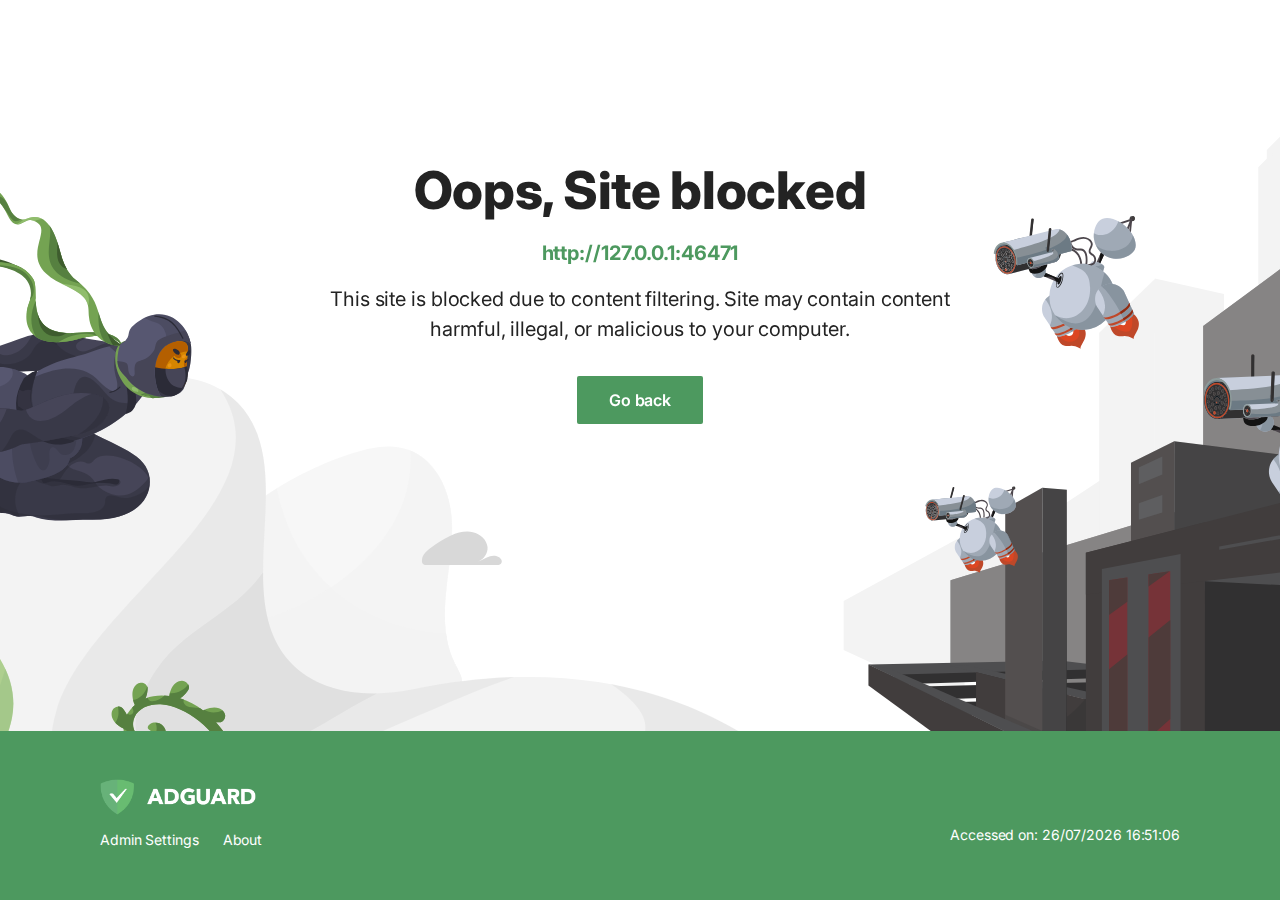
==== commit b93622a9: "Update index.html" ====
--- a/index.html
+++ b/index.html
@@ -1,33 +1,56 @@
-<html lang="en"><head>
-    <meta http-equiv="Content-Type" content="text/html; charset=UTF-8">
-    <meta name="viewport" content="width=device-width,initial-scale=1">
+<html lang="en">
+  <head>
+    <meta http-equiv="Content-Type" content="text/html; charset=UTF-8" />
+    <meta name="viewport" content="width=device-width,initial-scale=1" />
     <title>Oops, Site blocked</title>
-    <link rel="shortcut icon" href="./favicon.ico">
-    <meta name="theme-color" content="#0c0c0f">
-    <link href="./style.css" rel="stylesheet">
+    <link rel="shortcut icon" href="./favicon.ico" />
+    <meta name="theme-color" content="#0c0c0f" />
+    <link href="./style.css" rel="stylesheet" />
   </head>
   <body class="has-animations is-loaded">
-	
     <div id="root" class="body-wrap">
       <header class="site-header reveal-from-bottom is-revealed">
-        <div class="container">
-          
-        </div>
+        <div class="container"></div>
       </header>
       <main class="site-content">
         <section class="hero section center-content illustration-section-01">
           <div class="container-sm">
             <div class="hero-inner section-inner">
               <div class="hero-content">
-                <h1 class="mt-0 mb-16 reveal-from-bottom is-revealed" data-reveal-delay="200">
+                <h1
+                  class="mt-0 mb-16 reveal-from-bottom is-revealed"
+                  data-reveal-delay="200"
+                >
                   <span>Oops, Site blocked</span>
                 </h1>
-				<h5 class="mt-0 mb-16 reveal-from-bottom is-revealed" data-reveal-delay="200" id="url" style="color:#4d995f">http://127.0.0.1</h5>
+                <h5
+                  class="mt-0 mb-16 reveal-from-bottom is-revealed"
+                  data-reveal-delay="200"
+                  id="url"
+                  style="color: #4d995f"
+                >
+                  http://127.0.0.1
+                </h5>
                 <div class="container-xs">
-                  <p class="m-0 mb-32 reveal-from-bottom is-revealed" data-reveal-delay="400" style="color:#232323">This site is blocked due to content filtering. Site may contain content harmful, illegal, or malicious to your computer.</p>
-                  <div class="reveal-from-bottom mb-8 is-revealed" data-reveal-delay="600">
+                  <p
+                    class="m-0 mb-32 reveal-from-bottom is-revealed"
+                    data-reveal-delay="400"
+                    style="color: #232323"
+                  >
+                    This site is blocked due to content filtering. Site may
+                    contain content harmful, illegal, or malicious to your
+                    computer.
+                  </p>
+                  <div
+                    class="reveal-from-bottom mb-8 is-revealed"
+                    data-reveal-delay="600"
+                  >
                     <div class="button-group">
-                      <a class="button button-primary button-wide-mobile" href="javascript:history.back()">Go back</a>
+                      <a
+                        class="button button-primary button-wide-mobile"
+                        href="javascript:history.back()"
+                        >Go back</a
+                      >
                     </div>
                   </div>
                 </div>
@@ -43,26 +66,37 @@
               <div class="brand">
                 <h1 class="m-0">
                   <a href="https://adguard.com">
-				  <img src="./logo.png" style="width: 3em">
+                    <img src="./logo.png" style="width: 3em" />
                   </a>
                 </h1>
               </div>
             </div>
-            <div class="footer-bottom space-between text-xxs invert-order-desktop">
-				<div class="footer-copyright">
-					<span id="ip"></span>
-					<br><span id="datetime"></span></td>
-				</div>
+            <div
+              class="footer-bottom space-between text-xxs invert-order-desktop"
+            >
+              <div class="footer-copyright">
+                <span id="ip"></span>
+                <br /><span id="datetime"></span>
+              </div>
               <nav class="footer-nav">
                 <ul class="list-reset">
                   <li></li>
                   <li>
-                    <a href="https://dns1.cloudn.home" target="_blank" rel="noopener noreferrer">Admin Settings</a>
+                    <a
+                      href="https://adguard-dns.io/en/dashboard/"
+                      target="_blank"
+                      rel="noopener noreferrer"
+                      >Admin Settings</a
+                    >
                   </li>
-				  <li>
-                    <a href="https://adguard.com" target="_blank" rel="noopener noreferrer">About</a>
-				  
-				  </li>
+                  <li>
+                    <a
+                      href="https://adguard.com"
+                      target="_blank"
+                      rel="noopener noreferrer"
+                      >About</a
+                    >
+                  </li>
                 </ul>
               </nav>
             </div>
@@ -70,21 +104,34 @@
         </div>
       </footer>
     </div>
-<script type="application/javascript">
-  function getIP(json) {
-	document.getElementById("ip").innerHTML =
-	"External IP: " + json.ip;
-  }
-</script>
+    <script type="application/javascript">
+      function getIP(json) {
+        document.getElementById("ip").innerHTML = "External IP: " + json.ip;
+      }
+    </script>
 
-<script type="application/javascript" src="https://api.ipify.org?format=jsonp&amp;callback=getIP"></script>
-<script>
-	document.getElementById("url").innerHTML =
-	window.location.origin;
-</script>
-<script>
-	var dt = new Date();
-	document.getElementById("datetime").innerHTML = 
-	"Accessed on: " + (("0"+dt.getDate()).slice(-2)) +"/"+ (("0"+(dt.getMonth()+1)).slice(-2)) +"/"+ (dt.getFullYear()) +" "+ (("0"+dt.getHours()).slice(-2)) +":"+ (("0"+dt.getMinutes()).slice(-2)) +":"+ (("0"+dt.getSeconds()).slice(-2));
-</script>
-</body></html>+    <script
+      type="application/javascript"
+      src="https://api.ipify.org?format=jsonp&amp;callback=getIP"
+    ></script>
+    <script>
+      document.getElementById("url").innerHTML = window.location.origin;
+    </script>
+    <script>
+      var dt = new Date();
+      document.getElementById("datetime").innerHTML =
+        "Accessed on: " +
+        ("0" + dt.getDate()).slice(-2) +
+        "/" +
+        ("0" + (dt.getMonth() + 1)).slice(-2) +
+        "/" +
+        dt.getFullYear() +
+        " " +
+        ("0" + dt.getHours()).slice(-2) +
+        ":" +
+        ("0" + dt.getMinutes()).slice(-2) +
+        ":" +
+        ("0" + dt.getSeconds()).slice(-2);
+    </script>
+  </body>
+</html>
